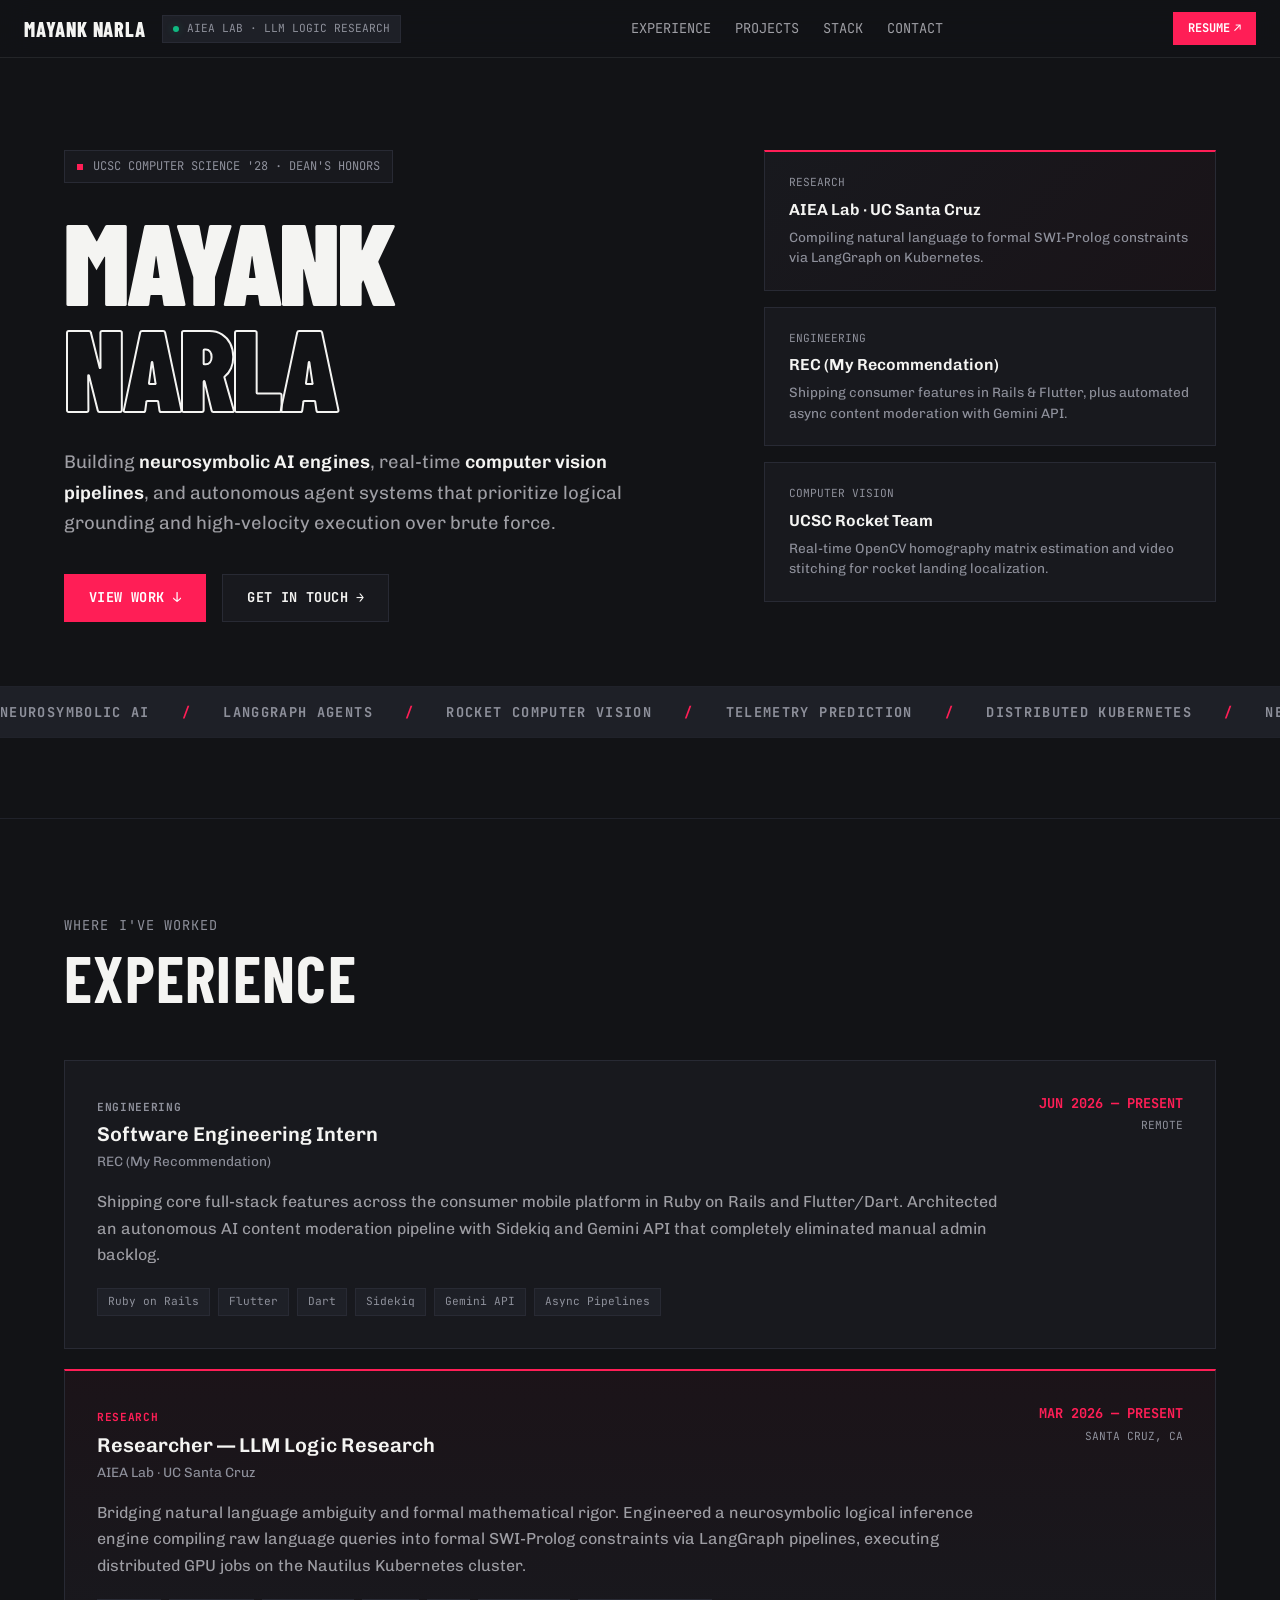
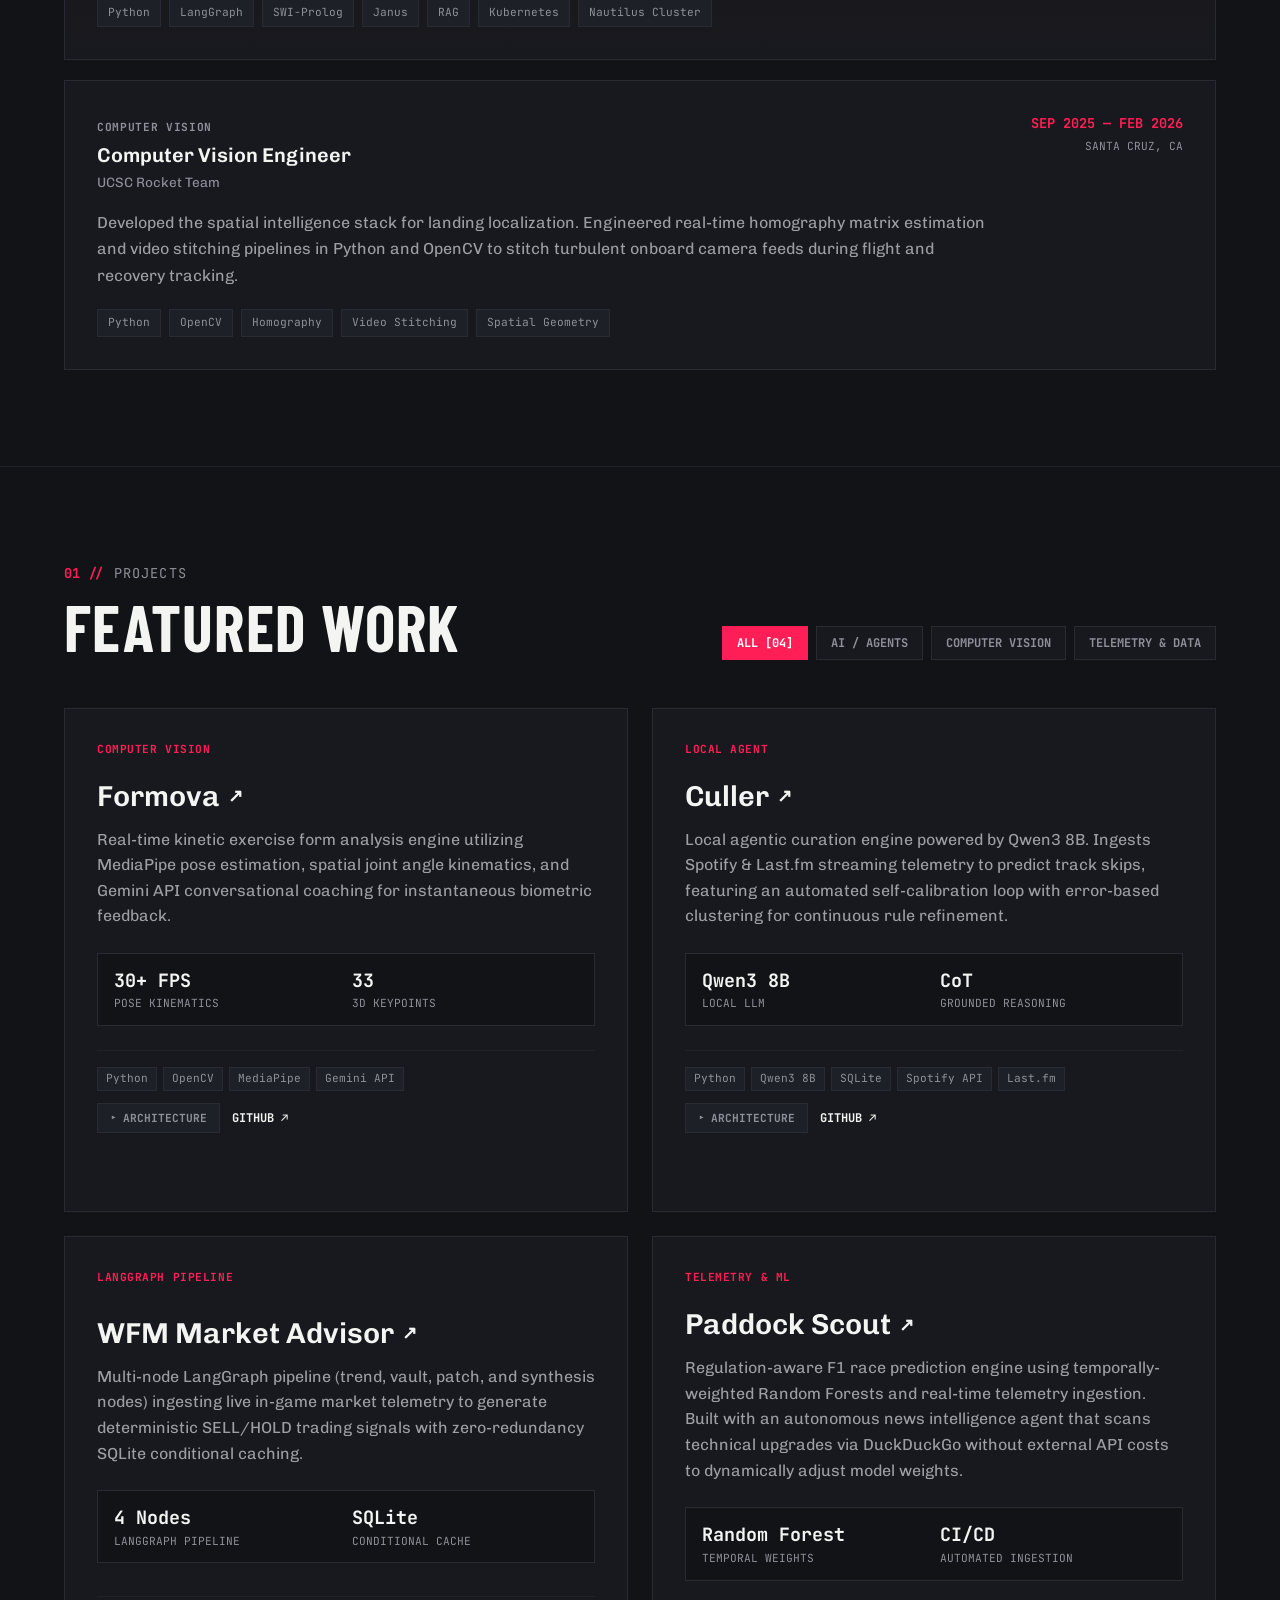
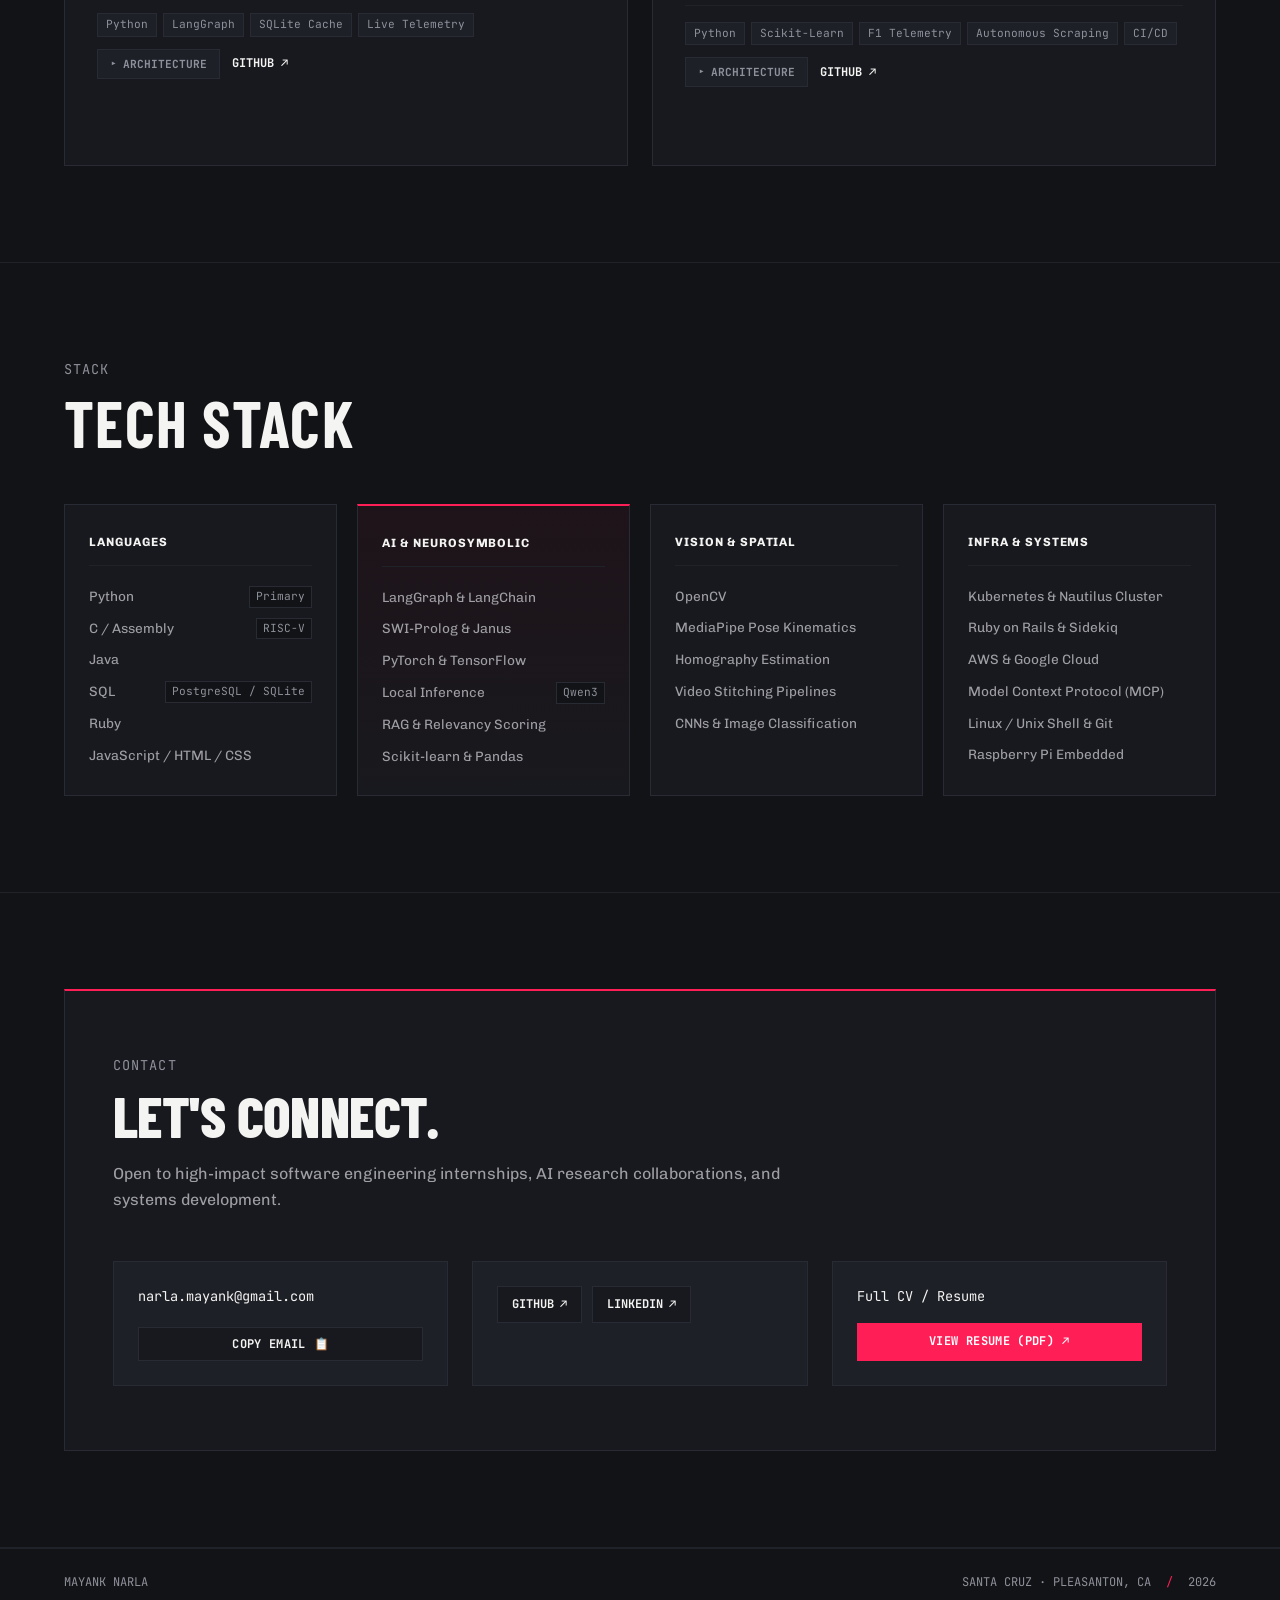
==== index.html @ 894915d7 "fix(design): revise site to eliminate vibe-coded tells, pseudo-metrics, and mission-control jargon" ====
<!DOCTYPE html>
<html lang="en">
<head>
  <meta charset="UTF-8">
  <meta name="viewport" content="width=device-width, initial-scale=1.0">
  <title>Mayank Narla — Neurosymbolic AI, Computer Vision & Systems</title>
  <meta name="description" content="Personal portfolio and resume of Mayank Narla. UC Santa Cruz Computer Science researcher building neurosymbolic AI, computer vision pipelines, and real-time data systems.">
  <meta name="theme-color" content="#121316">
  
  <!-- OpenGraph / Social -->
  <meta property="og:type" content="website">
  <meta property="og:title" content="Mayank Narla — AI & Systems Engineer">
  <meta property="og:description" content="Neurosymbolic AI, Computer Vision pipelines, and distributed data systems. UC Santa Cruz Computer Science.">
  
  <!-- Google Fonts: Barlow Condensed (Display), Chivo (Body), JetBrains Mono (Telemetry) -->
  <link rel="preconnect" href="https://fonts.googleapis.com">
  <link rel="preconnect" href="https://fonts.gstatic.com" crossorigin>
  <link href="https://fonts.googleapis.com/css2?family=Barlow+Condensed:ital,wght@0,600;0,700;0,800;0,900;1,700;1,800&family=Chivo:wght@300;400;500;600;700&family=JetBrains+Mono:wght@400;500;600;700&display=swap" rel="stylesheet">
  
  <link rel="stylesheet" href="css/main.css">
</head>
<body class="telemetry-theme">
  <!-- Custom Kinetic Cursor -->
  <div id="cursor-tracker" class="cursor-tracker" aria-hidden="true">
    <span class="cursor-crosshair">•</span>
    <span class="cursor-label"></span>
  </div>

  <!-- Header HUD -->
  <header id="telemetry-hud" class="telemetry-hud">
    <div class="hud-progress-line" id="scroll-progress-line"></div>
    <div class="hud-container">
      <div class="hud-left">
        <a href="#hero" class="hud-brand" aria-label="Mayank Narla Home">
          <span class="hud-name">MAYANK NARLA</span>
        </a>
        <div class="hud-status-badge">
          <span class="status-dot"></span>
          <span class="status-text">AIEA LAB · LLM LOGIC RESEARCH</span>
        </div>
      </div>

      <nav class="hud-nav" aria-label="Main Navigation">
        <a href="#experience" class="hud-link">EXPERIENCE</a>
        <a href="#projects" class="hud-link">PROJECTS</a>
        <a href="#skills" class="hud-link">STACK</a>
        <a href="#contact" class="hud-link">CONTACT</a>
      </nav>

      <div class="hud-right">
        <a href="Mayank_Narla_Resume.pdf" target="_blank" rel="noopener noreferrer" class="hud-cta-btn" id="resume-quick-btn">
          RESUME <span class="btn-arrow">↗</span>
        </a>
      </div>
    </div>
  </header>

  <main id="main-content">
    <!-- Hero Section -->
    <section id="hero" class="section hero-section">
      <div class="container hero-grid">
        <div class="hero-main-column">
          <div class="hero-badge-tag">
            <span class="tag-accent-marker"></span>
            <span>UCSC COMPUTER SCIENCE '28 · DEAN'S HONORS</span>
          </div>

          <h1 class="hero-title">
            <span class="title-line">MAYANK</span>
            <span class="title-line highlight-stroke">NARLA</span>
          </h1>

          <p class="hero-statement">
            Building <strong>neurosymbolic AI engines</strong>, real-time <strong>computer vision pipelines</strong>, and autonomous agent systems that prioritize logical grounding and high-velocity execution over brute force.
          </p>

          <div class="hero-actions">
            <a href="#projects" class="btn btn-primary">
              VIEW WORK <span class="btn-arrow">↓</span>
            </a>
            <a href="#contact" class="btn btn-secondary">
              GET IN TOUCH <span class="btn-arrow">→</span>
            </a>
          </div>
        </div>

        <!-- Grounded Experience Highlights -->
        <div class="hero-metrics-column">
          <div class="metric-card metric-primary">
            <div class="metric-header">
              <span class="metric-tag">RESEARCH</span>
            </div>
            <div class="metric-focus-title">AIEA Lab · UC Santa Cruz</div>
            <div class="metric-footer">Compiling natural language to formal SWI-Prolog constraints via LangGraph on Kubernetes.</div>
          </div>

          <div class="metric-card">
            <div class="metric-header">
              <span class="metric-tag">ENGINEERING</span>
            </div>
            <div class="metric-focus-title">REC (My Recommendation)</div>
            <div class="metric-footer">Shipping consumer features in Rails & Flutter, plus automated async content moderation with Gemini API.</div>
          </div>

          <div class="metric-card">
            <div class="metric-header">
              <span class="metric-tag">COMPUTER VISION</span>
            </div>
            <div class="metric-focus-title">UCSC Rocket Team</div>
            <div class="metric-footer">Real-time OpenCV homography matrix estimation and video stitching for rocket landing localization.</div>
          </div>
        </div>
      </div>

      <!-- Ticker Band -->
      <div class="hero-ticker-band" aria-hidden="true">
        <div class="ticker-track">
          <span>NEUROSYMBOLIC AI</span>
          <span class="ticker-dot">/</span>
          <span>LANGGRAPH AGENTS</span>
          <span class="ticker-dot">/</span>
          <span>ROCKET COMPUTER VISION</span>
          <span class="ticker-dot">/</span>
          <span>TELEMETRY PREDICTION</span>
          <span class="ticker-dot">/</span>
          <span>DISTRIBUTED KUBERNETES</span>
          <span class="ticker-dot">/</span>
          <span>NEUROSYMBOLIC AI</span>
          <span class="ticker-dot">/</span>
          <span>LANGGRAPH AGENTS</span>
          <span class="ticker-dot">/</span>
          <span>ROCKET COMPUTER VISION</span>
          <span class="ticker-dot">/</span>
          <span>TELEMETRY PREDICTION</span>
          <span class="ticker-dot">/</span>
        </div>
      </div>
    </section>

    <!-- Experience Section -->
    <section id="experience" class="section experience-section">
      <div class="container">
        <div class="section-header">
          <div class="section-meta">
            <span class="section-category">WHERE I'VE WORKED</span>
          </div>
          <h2 class="section-title">EXPERIENCE</h2>
        </div>

        <div class="experience-list">
          <!-- Item 1: REC -->
          <article class="exp-card">
            <div class="exp-header">
              <div class="exp-role-wrap">
                <span class="exp-tag">ENGINEERING</span>
                <h3 class="exp-role">Software Engineering Intern</h3>
                <div class="exp-company">REC (My Recommendation)</div>
              </div>
              <div class="exp-period">
                <span class="exp-date">JUN 2026 — PRESENT</span>
                <span class="exp-loc">REMOTE</span>
              </div>
            </div>
            <div class="exp-body">
              <p class="exp-human-summary">
                Shipping core full-stack features across the consumer mobile platform in Ruby on Rails and Flutter/Dart. Architected an autonomous AI content moderation pipeline with Sidekiq and Gemini API that completely eliminated manual admin backlog.
              </p>
              <div class="exp-stack">
                <span class="stack-badge">Ruby on Rails</span>
                <span class="stack-badge">Flutter</span>
                <span class="stack-badge">Dart</span>
                <span class="stack-badge">Sidekiq</span>
                <span class="stack-badge">Gemini API</span>
                <span class="stack-badge">Async Pipelines</span>
              </div>
            </div>
          </article>

          <!-- Item 2: AIEA Lab -->
          <article class="exp-card highlight-card">
            <div class="exp-header">
              <div class="exp-role-wrap">
                <span class="exp-tag accent-tag">RESEARCH</span>
                <h3 class="exp-role">Researcher — LLM Logic Research</h3>
                <div class="exp-company">AIEA Lab · UC Santa Cruz</div>
              </div>
              <div class="exp-period">
                <span class="exp-date">MAR 2026 — PRESENT</span>
                <span class="exp-loc">SANTA CRUZ, CA</span>
              </div>
            </div>
            <div class="exp-body">
              <p class="exp-human-summary">
                Bridging natural language ambiguity and formal mathematical rigor. Engineered a neurosymbolic logical inference engine compiling raw language queries into formal SWI-Prolog constraints via LangGraph pipelines, executing distributed GPU jobs on the Nautilus Kubernetes cluster.
              </p>
              <div class="exp-stack">
                <span class="stack-badge">Python</span>
                <span class="stack-badge">LangGraph</span>
                <span class="stack-badge">SWI-Prolog</span>
                <span class="stack-badge">Janus</span>
                <span class="stack-badge">RAG</span>
                <span class="stack-badge">Kubernetes</span>
                <span class="stack-badge">Nautilus Cluster</span>
              </div>
            </div>
          </article>

          <!-- Item 3: Rocket Team -->
          <article class="exp-card">
            <div class="exp-header">
              <div class="exp-role-wrap">
                <span class="exp-tag">COMPUTER VISION</span>
                <h3 class="exp-role">Computer Vision Engineer</h3>
                <div class="exp-company">UCSC Rocket Team</div>
              </div>
              <div class="exp-period">
                <span class="exp-date">SEP 2025 — FEB 2026</span>
                <span class="exp-loc">SANTA CRUZ, CA</span>
              </div>
            </div>
            <div class="exp-body">
              <p class="exp-human-summary">
                Developed the spatial intelligence stack for landing localization. Engineered real-time homography matrix estimation and video stitching pipelines in Python and OpenCV to stitch turbulent onboard camera feeds during flight and recovery tracking.
              </p>
              <div class="exp-stack">
                <span class="stack-badge">Python</span>
                <span class="stack-badge">OpenCV</span>
                <span class="stack-badge">Homography</span>
                <span class="stack-badge">Video Stitching</span>
                <span class="stack-badge">Spatial Geometry</span>
              </div>
            </div>
          </article>
        </div>
      </div>
    </section>

    <!-- Selected Projects Section (The ONE section with 01 // numbering) -->
    <section id="projects" class="section projects-section">
      <div class="container">
        <div class="section-header-split">
          <div>
            <div class="section-meta">
              <span class="section-index">01 //</span>
              <span class="section-category">PROJECTS</span>
            </div>
            <h2 class="section-title">FEATURED WORK</h2>
          </div>

          <!-- Filter Switcher -->
          <div class="project-filter-group" role="tablist" aria-label="Filter Projects">
            <button class="filter-btn active" data-filter="all">ALL [04]</button>
            <button class="filter-btn" data-filter="ai">AI / AGENTS</button>
            <button class="filter-btn" data-filter="vision">COMPUTER VISION</button>
            <button class="filter-btn" data-filter="telemetry">TELEMETRY & DATA</button>
          </div>
        </div>

        <div class="projects-grid" id="projects-grid">
          <!-- Project 01: Formova -->
          <article class="project-card" data-category="vision ai">
            <div class="project-card-header">
              <div class="project-num-tag">COMPUTER VISION</div>
            </div>
            <div class="project-body">
              <h3 class="project-title">
                <a href="https://github.com/mnarla/formova" target="_blank" rel="noopener noreferrer" class="project-link">
                  Formova <span class="card-arrow">↗</span>
                </a>
              </h3>
              <p class="project-desc">
                Real-time kinetic exercise form analysis engine utilizing MediaPipe pose estimation, spatial joint angle kinematics, and Gemini API conversational coaching for instantaneous biometric feedback.
              </p>
              <div class="project-metrics-row">
                <div class="p-metric">
                  <span class="p-metric-val">30+ FPS</span>
                  <span class="p-metric-lbl">Pose Kinematics</span>
                </div>
                <div class="p-metric">
                  <span class="p-metric-val">33</span>
                  <span class="p-metric-lbl">3D Keypoints</span>
                </div>
              </div>
            </div>
            <div class="project-footer">
              <div class="project-tech-pills">
                <span>Python</span>
                <span>OpenCV</span>
                <span>MediaPipe</span>
                <span>Gemini API</span>
              </div>
              <div class="project-actions-row">
                <button class="arch-toggle-btn" aria-expanded="false" data-target="arch-formova" aria-controls="arch-formova">
                  <span class="arch-toggle-indicator">▸</span> ARCHITECTURE
                </button>
                <a href="https://github.com/mnarla/formova" target="_blank" rel="noopener noreferrer" class="project-ext-btn" aria-label="View Formova on GitHub">
                  GITHUB ↗
                </a>
              </div>
            </div>
            <div id="arch-formova" class="arch-drawer" aria-hidden="true">
              <div class="arch-diagram-wrap">
                <div class="arch-header-meta">
                  <span>PIPELINE // SPATIAL ESTIMATION</span>
                  <span class="arch-pipeline-badge">REAL-TIME KINEMATICS</span>
                </div>
                <svg class="arch-diagram-svg" viewBox="0 0 520 70" fill="none" xmlns="http://www.w3.org/2000/svg" role="img" aria-label="Formova Architecture Diagram">
                  <rect x="5" y="15" width="105" height="40" fill="#18191E" stroke="#282A34" stroke-width="1"/>
                  <text x="57" y="33" fill="#F4F4F2" font-family="JetBrains Mono, monospace" font-size="9" font-weight="600" text-anchor="middle">VIDEO STREAM</text>
                  <text x="57" y="45" fill="#8E909B" font-family="JetBrains Mono, monospace" font-size="8" text-anchor="middle">30+ FPS Input</text>

                  <path d="M110 35 H132" stroke="#FF1E56" stroke-width="1.5" stroke-dasharray="2 2"/>
                  <polygon points="132,32 137,35 132,38" fill="#FF1E56"/>

                  <rect x="137" y="15" width="115" height="40" fill="#18191E" stroke="#282A34" stroke-width="1"/>
                  <text x="194" y="33" fill="#F4F4F2" font-family="JetBrains Mono, monospace" font-size="9" font-weight="600" text-anchor="middle">MEDIAPIPE POSE</text>
                  <text x="194" y="45" fill="#8E909B" font-family="JetBrains Mono, monospace" font-size="8" text-anchor="middle">33-Joint 3D Mesh</text>

                  <path d="M252 35 H274" stroke="#FF1E56" stroke-width="1.5" stroke-dasharray="2 2"/>
                  <polygon points="274,32 279,35 274,38" fill="#FF1E56"/>

                  <rect x="279" y="15" width="115" height="40" fill="#18191E" stroke="#282A34" stroke-width="1"/>
                  <text x="336" y="33" fill="#F4F4F2" font-family="JetBrains Mono, monospace" font-size="9" font-weight="600" text-anchor="middle">KINEMATIC MATH</text>
                  <text x="336" y="45" fill="#8E909B" font-family="JetBrains Mono, monospace" font-size="8" text-anchor="middle">Vector Joint Angles</text>

                  <path d="M394 35 H416" stroke="#FF1E56" stroke-width="1.5" stroke-dasharray="2 2"/>
                  <polygon points="416,32 421,35 416,38" fill="#FF1E56"/>

                  <rect x="421" y="15" width="94" height="40" fill="#18191E" stroke="#10B981" stroke-width="1"/>
                  <text x="468" y="33" fill="#10B981" font-family="JetBrains Mono, monospace" font-size="9" font-weight="700" text-anchor="middle">GEMINI API</text>
                  <text x="468" y="45" fill="#8E909B" font-family="JetBrains Mono, monospace" font-size="8" text-anchor="middle">Instant Feedback</text>
                </svg>
              </div>
            </div>
          </article>

          <!-- Project 02: Culler -->
          <article class="project-card" data-category="ai">
            <div class="project-card-header">
              <div class="project-num-tag">LOCAL AGENT</div>
            </div>
            <div class="project-body">
              <h3 class="project-title">
                <a href="https://github.com/mnarla/culler" target="_blank" rel="noopener noreferrer" class="project-link">
                  Culler <span class="card-arrow">↗</span>
                </a>
              </h3>
              <p class="project-desc">
                Local agentic curation engine powered by Qwen3 8B. Ingests Spotify & Last.fm streaming telemetry to predict track skips, featuring an automated self-calibration loop with error-based clustering for continuous rule refinement.
              </p>
              <div class="project-metrics-row">
                <div class="p-metric">
                  <span class="p-metric-val">Qwen3 8B</span>
                  <span class="p-metric-lbl">Local LLM</span>
                </div>
                <div class="p-metric">
                  <span class="p-metric-val">CoT</span>
                  <span class="p-metric-lbl">Grounded Reasoning</span>
                </div>
              </div>
            </div>
            <div class="project-footer">
              <div class="project-tech-pills">
                <span>Python</span>
                <span>Qwen3 8B</span>
                <span>SQLite</span>
                <span>Spotify API</span>
                <span>Last.fm</span>
              </div>
              <div class="project-actions-row">
                <button class="arch-toggle-btn" aria-expanded="false" data-target="arch-culler" aria-controls="arch-culler">
                  <span class="arch-toggle-indicator">▸</span> ARCHITECTURE
                </button>
                <a href="https://github.com/mnarla/culler" target="_blank" rel="noopener noreferrer" class="project-ext-btn" aria-label="View Culler on GitHub">
                  GITHUB ↗
                </a>
              </div>
            </div>
            <div id="arch-culler" class="arch-drawer" aria-hidden="true">
              <div class="arch-diagram-wrap">
                <div class="arch-header-meta">
                  <span>PIPELINE // SELF-CALIBRATING AGENT</span>
                  <span class="arch-pipeline-badge">LOCAL 8B INFERENCE</span>
                </div>
                <svg class="arch-diagram-svg" viewBox="0 0 520 70" fill="none" xmlns="http://www.w3.org/2000/svg" role="img" aria-label="Culler Architecture Diagram">
                  <rect x="5" y="15" width="105" height="40" fill="#18191E" stroke="#282A34" stroke-width="1"/>
                  <text x="57" y="33" fill="#F4F4F2" font-family="JetBrains Mono, monospace" font-size="9" font-weight="600" text-anchor="middle">STREAM TELEMETRY</text>
                  <text x="57" y="45" fill="#8E909B" font-family="JetBrains Mono, monospace" font-size="8" text-anchor="middle">Spotify & Last.fm</text>

                  <path d="M110 35 H132" stroke="#FF1E56" stroke-width="1.5" stroke-dasharray="2 2"/>
                  <polygon points="132,32 137,35 132,38" fill="#FF1E56"/>

                  <rect x="137" y="15" width="115" height="40" fill="#18191E" stroke="#282A34" stroke-width="1"/>
                  <text x="194" y="33" fill="#F4F4F2" font-family="JetBrains Mono, monospace" font-size="9" font-weight="600" text-anchor="middle">SQLITE RULE STORE</text>
                  <text x="194" y="45" fill="#8E909B" font-family="JetBrains Mono, monospace" font-size="8" text-anchor="middle">Audit Track History</text>

                  <path d="M252 35 H274" stroke="#FF1E56" stroke-width="1.5" stroke-dasharray="2 2"/>
                  <polygon points="274,32 279,35 274,38" fill="#FF1E56"/>

                  <rect x="279" y="15" width="115" height="40" fill="#18191E" stroke="#282A34" stroke-width="1"/>
                  <text x="336" y="33" fill="#F4F4F2" font-family="JetBrains Mono, monospace" font-size="9" font-weight="600" text-anchor="middle">QWEN3 8B (CoT)</text>
                  <text x="336" y="45" fill="#8E909B" font-family="JetBrains Mono, monospace" font-size="8" text-anchor="middle">Chain-of-Thought</text>

                  <path d="M394 35 H416" stroke="#FF1E56" stroke-width="1.5" stroke-dasharray="2 2"/>
                  <polygon points="416,32 421,35 416,38" fill="#FF1E56"/>

                  <rect x="421" y="15" width="94" height="40" fill="#18191E" stroke="#10B981" stroke-width="1"/>
                  <text x="468" y="33" fill="#10B981" font-family="JetBrains Mono, monospace" font-size="9" font-weight="700" text-anchor="middle">CALIBRATION</text>
                  <text x="468" y="45" fill="#8E909B" font-family="JetBrains Mono, monospace" font-size="8" text-anchor="middle">Cluster Feedback</text>
                </svg>
              </div>
            </div>
          </article>

          <!-- Project 03: WFM Sell-Timing Advisor -->
          <article class="project-card" data-category="ai telemetry">
            <div class="project-card-header">
              <div class="project-num-tag">LANGGRAPH PIPELINE</div>
            </div>
            <div class="project-body">
              <h3 class="project-title">
                <a href="https://github.com/mnarla/wfmarket-advisor" target="_blank" rel="noopener noreferrer" class="project-link">
                  WFM Market Advisor <span class="card-arrow">↗</span>
                </a>
              </h3>
              <p class="project-desc">
                Multi-node LangGraph pipeline (trend, vault, patch, and synthesis nodes) ingesting live in-game market telemetry to generate deterministic SELL/HOLD trading signals with zero-redundancy SQLite conditional caching.
              </p>
              <div class="project-metrics-row">
                <div class="p-metric">
                  <span class="p-metric-val">4 Nodes</span>
                  <span class="p-metric-lbl">LangGraph Pipeline</span>
                </div>
                <div class="p-metric">
                  <span class="p-metric-val">SQLite</span>
                  <span class="p-metric-lbl">Conditional Cache</span>
                </div>
              </div>
            </div>
            <div class="project-footer">
              <div class="project-tech-pills">
                <span>Python</span>
                <span>LangGraph</span>
                <span>SQLite Cache</span>
                <span>Live Telemetry</span>
              </div>
              <div class="project-actions-row">
                <button class="arch-toggle-btn" aria-expanded="false" data-target="arch-wfm" aria-controls="arch-wfm">
                  <span class="arch-toggle-indicator">▸</span> ARCHITECTURE
                </button>
                <a href="https://github.com/mnarla/wfmarket-advisor" target="_blank" rel="noopener noreferrer" class="project-ext-btn" aria-label="View WFM Advisor on GitHub">
                  GITHUB ↗
                </a>
              </div>
            </div>
            <div id="arch-wfm" class="arch-drawer" aria-hidden="true">
              <div class="arch-diagram-wrap">
                <div class="arch-header-meta">
                  <span>PIPELINE // MULTI-NODE LANGGRAPH</span>
                  <span class="arch-pipeline-badge">CACHED INGESTION</span>
                </div>
                <svg class="arch-diagram-svg" viewBox="0 0 520 70" fill="none" xmlns="http://www.w3.org/2000/svg" role="img" aria-label="WFM Advisor Architecture Diagram">
                  <rect x="5" y="15" width="105" height="40" fill="#18191E" stroke="#282A34" stroke-width="1"/>
                  <text x="57" y="33" fill="#F4F4F2" font-family="JetBrains Mono, monospace" font-size="9" font-weight="600" text-anchor="middle">MARKET API</text>
                  <text x="57" y="45" fill="#8E909B" font-family="JetBrains Mono, monospace" font-size="8" text-anchor="middle">Live In-Game Data</text>

                  <path d="M110 35 H132" stroke="#FF1E56" stroke-width="1.5" stroke-dasharray="2 2"/>
                  <polygon points="132,32 137,35 132,38" fill="#FF1E56"/>

                  <rect x="137" y="15" width="115" height="40" fill="#18191E" stroke="#282A34" stroke-width="1"/>
                  <text x="194" y="33" fill="#F4F4F2" font-family="JetBrains Mono, monospace" font-size="9" font-weight="600" text-anchor="middle">SQLITE CACHE</text>
                  <text x="194" y="45" fill="#8E909B" font-family="JetBrains Mono, monospace" font-size="8" text-anchor="middle">Conditional Tracking</text>

                  <path d="M252 35 H274" stroke="#FF1E56" stroke-width="1.5" stroke-dasharray="2 2"/>
                  <polygon points="274,32 279,35 274,38" fill="#FF1E56"/>

                  <rect x="279" y="15" width="115" height="40" fill="#18191E" stroke="#282A34" stroke-width="1"/>
                  <text x="336" y="33" fill="#F4F4F2" font-family="JetBrains Mono, monospace" font-size="9" font-weight="600" text-anchor="middle">LANGGRAPH</text>
                  <text x="336" y="45" fill="#8E909B" font-family="JetBrains Mono, monospace" font-size="8" text-anchor="middle">Trend·Vault·Patch</text>

                  <path d="M394 35 H416" stroke="#FF1E56" stroke-width="1.5" stroke-dasharray="2 2"/>
                  <polygon points="416,32 421,35 416,38" fill="#FF1E56"/>

                  <rect x="421" y="15" width="94" height="40" fill="#18191E" stroke="#10B981" stroke-width="1"/>
                  <text x="468" y="33" fill="#10B981" font-family="JetBrains Mono, monospace" font-size="9" font-weight="700" text-anchor="middle">SYNTHESIS</text>
                  <text x="468" y="45" fill="#8E909B" font-family="JetBrains Mono, monospace" font-size="8" text-anchor="middle">SELL / HOLD Signal</text>
                </svg>
              </div>
            </div>
          </article>

          <!-- Project 04: Paddock Scout -->
          <article class="project-card" data-category="telemetry ai">
            <div class="project-card-header">
              <div class="project-num-tag">TELEMETRY & ML</div>
            </div>
            <div class="project-body">
              <h3 class="project-title">
                <a href="https://github.com/mnarla/Paddock-Scout" target="_blank" rel="noopener noreferrer" class="project-link">
                  Paddock Scout <span class="card-arrow">↗</span>
                </a>
              </h3>
              <p class="project-desc">
                Regulation-aware F1 race prediction engine using temporally-weighted Random Forests and real-time telemetry ingestion. Built with an autonomous news intelligence agent that scans technical upgrades via DuckDuckGo without external API costs to dynamically adjust model weights.
              </p>
              <div class="project-metrics-row">
                <div class="p-metric">
                  <span class="p-metric-val">Random Forest</span>
                  <span class="p-metric-lbl">Temporal Weights</span>
                </div>
                <div class="p-metric">
                  <span class="p-metric-val">CI/CD</span>
                  <span class="p-metric-lbl">Automated Ingestion</span>
                </div>
              </div>
            </div>
            <div class="project-footer">
              <div class="project-tech-pills">
                <span>Python</span>
                <span>Scikit-Learn</span>
                <span>F1 Telemetry</span>
                <span>Autonomous Scraping</span>
                <span>CI/CD</span>
              </div>
              <div class="project-actions-row">
                <button class="arch-toggle-btn" aria-expanded="false" data-target="arch-paddock" aria-controls="arch-paddock">
                  <span class="arch-toggle-indicator">▸</span> ARCHITECTURE
                </button>
                <a href="https://github.com/mnarla/Paddock-Scout" target="_blank" rel="noopener noreferrer" class="project-ext-btn" aria-label="View Paddock Scout on GitHub">
                  GITHUB ↗
                </a>
              </div>
            </div>
            <div id="arch-paddock" class="arch-drawer" aria-hidden="true">
              <div class="arch-diagram-wrap">
                <div class="arch-header-meta">
                  <span>PIPELINE // TELEMETRY & WEB AGENT</span>
                  <span class="arch-pipeline-badge">DYNAMIC CALIBRATION</span>
                </div>
                <svg class="arch-diagram-svg" viewBox="0 0 520 70" fill="none" xmlns="http://www.w3.org/2000/svg" role="img" aria-label="Paddock Scout Architecture Diagram">
                  <rect x="5" y="15" width="105" height="40" fill="#18191E" stroke="#282A34" stroke-width="1"/>
                  <text x="57" y="33" fill="#F4F4F2" font-family="JetBrains Mono, monospace" font-size="9" font-weight="600" text-anchor="middle">TELEMETRY INGEST</text>
                  <text x="57" y="45" fill="#8E909B" font-family="JetBrains Mono, monospace" font-size="8" text-anchor="middle">CI/CD Automation</text>

                  <path d="M110 35 H132" stroke="#FF1E56" stroke-width="1.5" stroke-dasharray="2 2"/>
                  <polygon points="132,32 137,35 132,38" fill="#FF1E56"/>

                  <rect x="137" y="15" width="115" height="40" fill="#18191E" stroke="#282A34" stroke-width="1"/>
                  <text x="194" y="33" fill="#F4F4F2" font-family="JetBrains Mono, monospace" font-size="9" font-weight="600" text-anchor="middle">DDG WEB AGENT</text>
                  <text x="194" y="45" fill="#8E909B" font-family="JetBrains Mono, monospace" font-size="8" text-anchor="middle">Autonomous Scraper</text>

                  <path d="M252 35 H274" stroke="#FF1E56" stroke-width="1.5" stroke-dasharray="2 2"/>
                  <polygon points="274,32 279,35 274,38" fill="#FF1E56"/>

                  <rect x="279" y="15" width="115" height="40" fill="#18191E" stroke="#282A34" stroke-width="1"/>
                  <text x="336" y="33" fill="#F4F4F2" font-family="JetBrains Mono, monospace" font-size="9" font-weight="600" text-anchor="middle">TEMPORAL WEIGHTS</text>
                  <text x="336" y="45" fill="#8E909B" font-family="JetBrains Mono, monospace" font-size="8" text-anchor="middle">Dynamic Calibrator</text>

                  <path d="M394 35 H416" stroke="#FF1E56" stroke-width="1.5" stroke-dasharray="2 2"/>
                  <polygon points="416,32 421,35 416,38" fill="#FF1E56"/>

                  <rect x="421" y="15" width="94" height="40" fill="#18191E" stroke="#10B981" stroke-width="1"/>
                  <text x="468" y="33" fill="#10B981" font-family="JetBrains Mono, monospace" font-size="9" font-weight="700" text-anchor="middle">RANDOM FOREST</text>
                  <text x="468" y="45" fill="#8E909B" font-family="JetBrains Mono, monospace" font-size="8" text-anchor="middle">Race Predictions</text>
                </svg>
              </div>
            </div>
          </article>
        </div>
      </div>
    </section>

    <!-- Tech Stack Section -->
    <section id="skills" class="section skills-section">
      <div class="container">
        <div class="section-header">
          <div class="section-meta">
            <span class="section-category">STACK</span>
          </div>
          <h2 class="section-title">TECH STACK</h2>
        </div>

        <div class="skills-matrix-grid">
          <!-- Col 1: Core Languages -->
          <div class="matrix-card">
            <div class="matrix-card-header">
              <h3>LANGUAGES</h3>
            </div>
            <ul class="matrix-list">
              <li>Python <span class="skill-lvl">Primary</span></li>
              <li>C / Assembly <span class="skill-lvl">RISC-V</span></li>
              <li>Java</li>
              <li>SQL <span class="skill-lvl">PostgreSQL / SQLite</span></li>
              <li>Ruby</li>
              <li>JavaScript / HTML / CSS</li>
            </ul>
          </div>

          <!-- Col 2: AI, Logic & Agents -->
          <div class="matrix-card highlight-matrix">
            <div class="matrix-card-header">
              <h3>AI & NEUROSYMBOLIC</h3>
            </div>
            <ul class="matrix-list">
              <li>LangGraph & LangChain</li>
              <li>SWI-Prolog & Janus</li>
              <li>PyTorch & TensorFlow</li>
              <li>Local Inference <span class="skill-lvl">Qwen3</span></li>
              <li>RAG & Relevancy Scoring</li>
              <li>Scikit-learn & Pandas</li>
            </ul>
          </div>

          <!-- Col 3: Vision & Spatial -->
          <div class="matrix-card">
            <div class="matrix-card-header">
              <h3>VISION & SPATIAL</h3>
            </div>
            <ul class="matrix-list">
              <li>OpenCV</li>
              <li>MediaPipe Pose Kinematics</li>
              <li>Homography Estimation</li>
              <li>Video Stitching Pipelines</li>
              <li>CNNs & Image Classification</li>
            </ul>
          </div>

          <!-- Col 4: Infra & Distributed Systems -->
          <div class="matrix-card">
            <div class="matrix-card-header">
              <h3>INFRA & SYSTEMS</h3>
            </div>
            <ul class="matrix-list">
              <li>Kubernetes & Nautilus Cluster</li>
              <li>Ruby on Rails & Sidekiq</li>
              <li>AWS & Google Cloud</li>
              <li>Model Context Protocol (MCP)</li>
              <li>Linux / Unix Shell & Git</li>
              <li>Raspberry Pi Embedded</li>
            </ul>
          </div>
        </div>
      </div>
    </section>

    <!-- Contact Section -->
    <section id="contact" class="section contact-section">
      <div class="container">
        <div class="contact-box">
          <div class="contact-header">
            <div class="section-meta">
              <span class="section-category">CONTACT</span>
            </div>
            <h2 class="contact-headline">LET'S CONNECT.</h2>
            <p class="contact-sub">
              Open to high-impact software engineering internships, AI research collaborations, and systems development.
            </p>
          </div>

          <div class="contact-actions-grid">
            <div class="contact-channel-card">
              <div class="channel-value">narla.mayank@gmail.com</div>
              <button class="btn btn-secondary btn-sm" id="copy-email-btn" data-email="narla.mayank@gmail.com">
                <span id="copy-text">COPY EMAIL</span> <span class="btn-arrow">📋</span>
              </button>
            </div>

            <div class="contact-channel-card">
              <div class="channel-links">
                <a href="https://github.com/mnarla" target="_blank" rel="noopener noreferrer" class="channel-link-btn">
                  GITHUB <span>↗</span>
                </a>
                <a href="https://www.linkedin.com/in/mayank-narla-4761b4366" target="_blank" rel="noopener noreferrer" class="channel-link-btn">
                  LINKEDIN <span>↗</span>
                </a>
              </div>
            </div>

            <div class="contact-channel-card">
              <div class="channel-value">Full CV / Resume</div>
              <a href="Mayank_Narla_Resume.pdf" target="_blank" rel="noopener noreferrer" class="btn btn-primary btn-sm">
                VIEW RESUME (PDF) <span class="btn-arrow">↗</span>
              </a>
            </div>
          </div>
        </div>
      </div>
    </section>
  </main>

  <!-- Footer -->
  <footer class="hud-footer">
    <div class="container footer-content">
      <div class="footer-left">
        <span>MAYANK NARLA</span>
      </div>
      <div class="footer-right">
        <span>SANTA CRUZ · PLEASANTON, CA</span>
        <span class="footer-sep">/</span>
        <span>2026</span>
      </div>
    </div>
  </footer>

  <!-- Toast Notification -->
  <div id="toast" class="toast" role="status" aria-live="polite">Email copied to clipboard!</div>

  <script type="module" src="js/main.js"></script>
</body>
</html>
---- css/main.css ----
/* ==========================================================================
   MAIN STYLESHEET ENTRY POINT
   Aggregates modular subsystems
   ========================================================================== */

@import url('variables.css');
@import url('base.css');
@import url('hud.css');
@import url('components.css');
@import url('sections.css');
@import url('responsive.css');
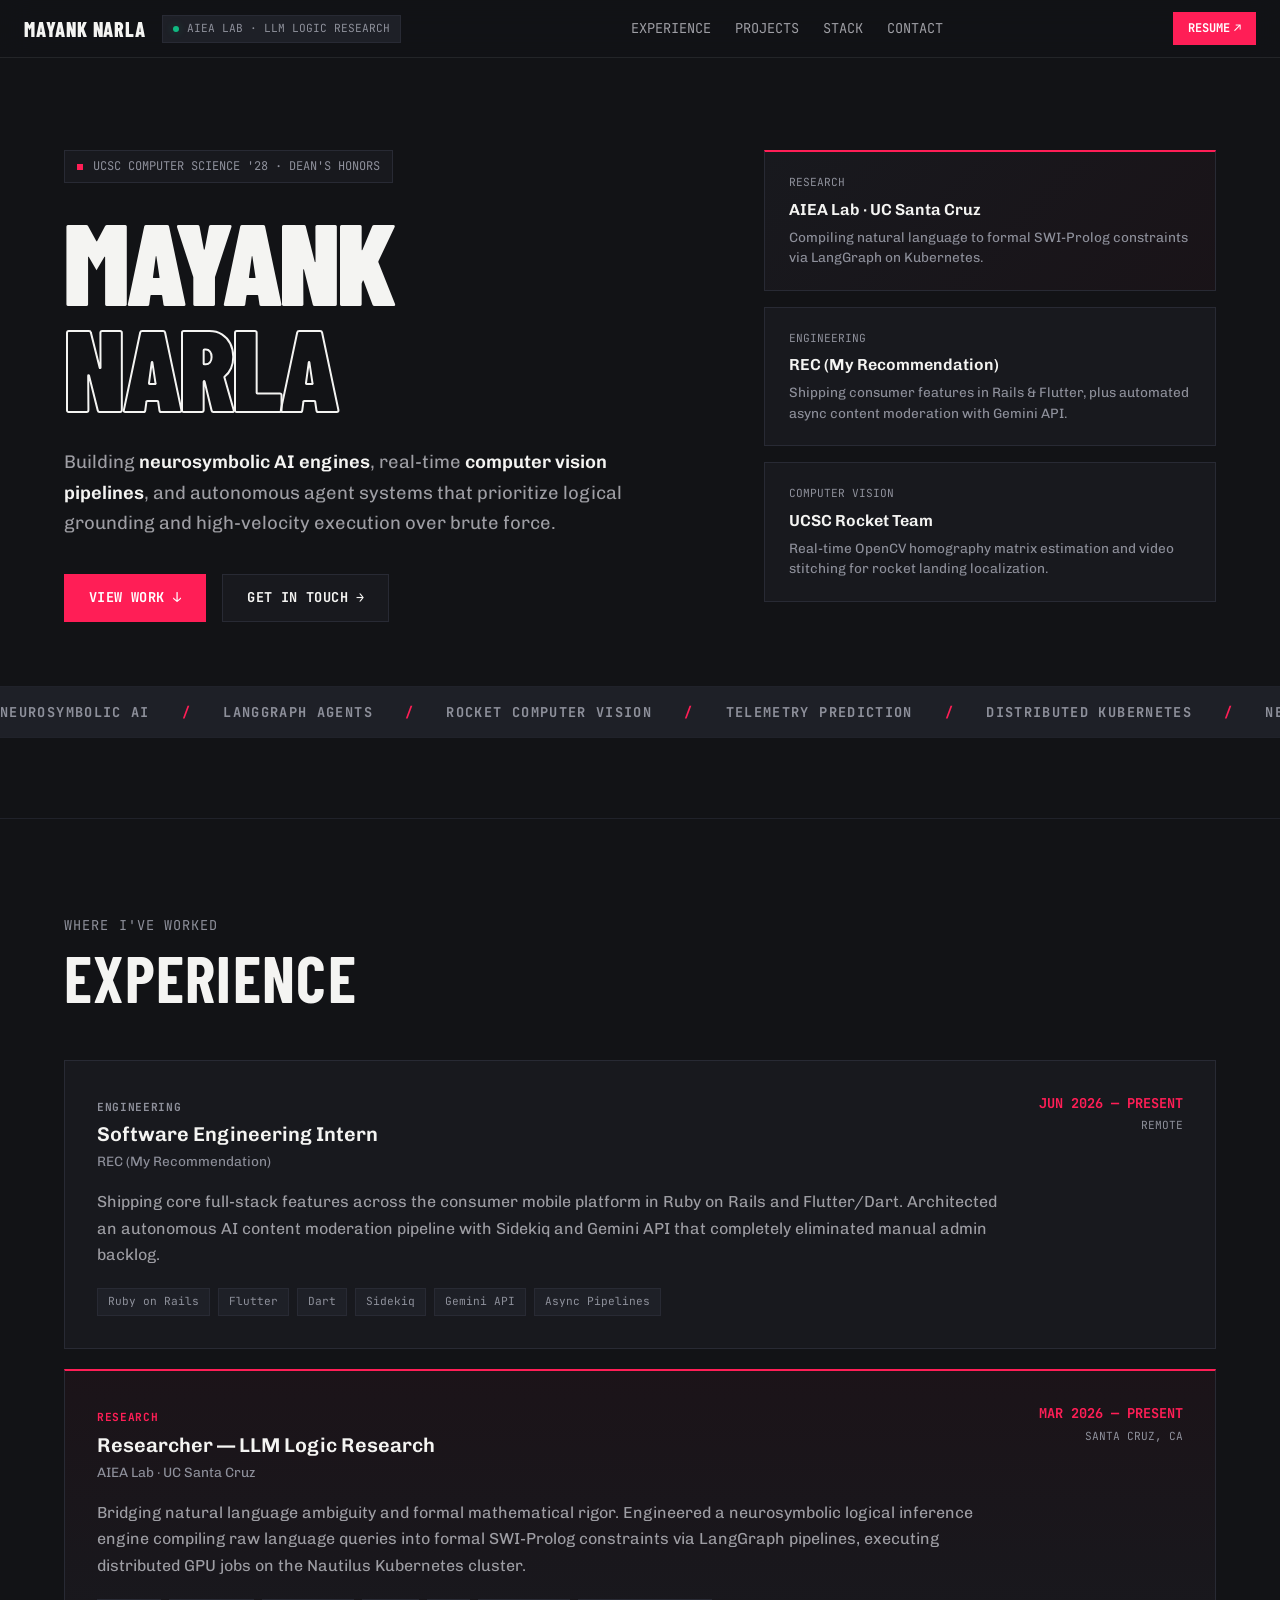
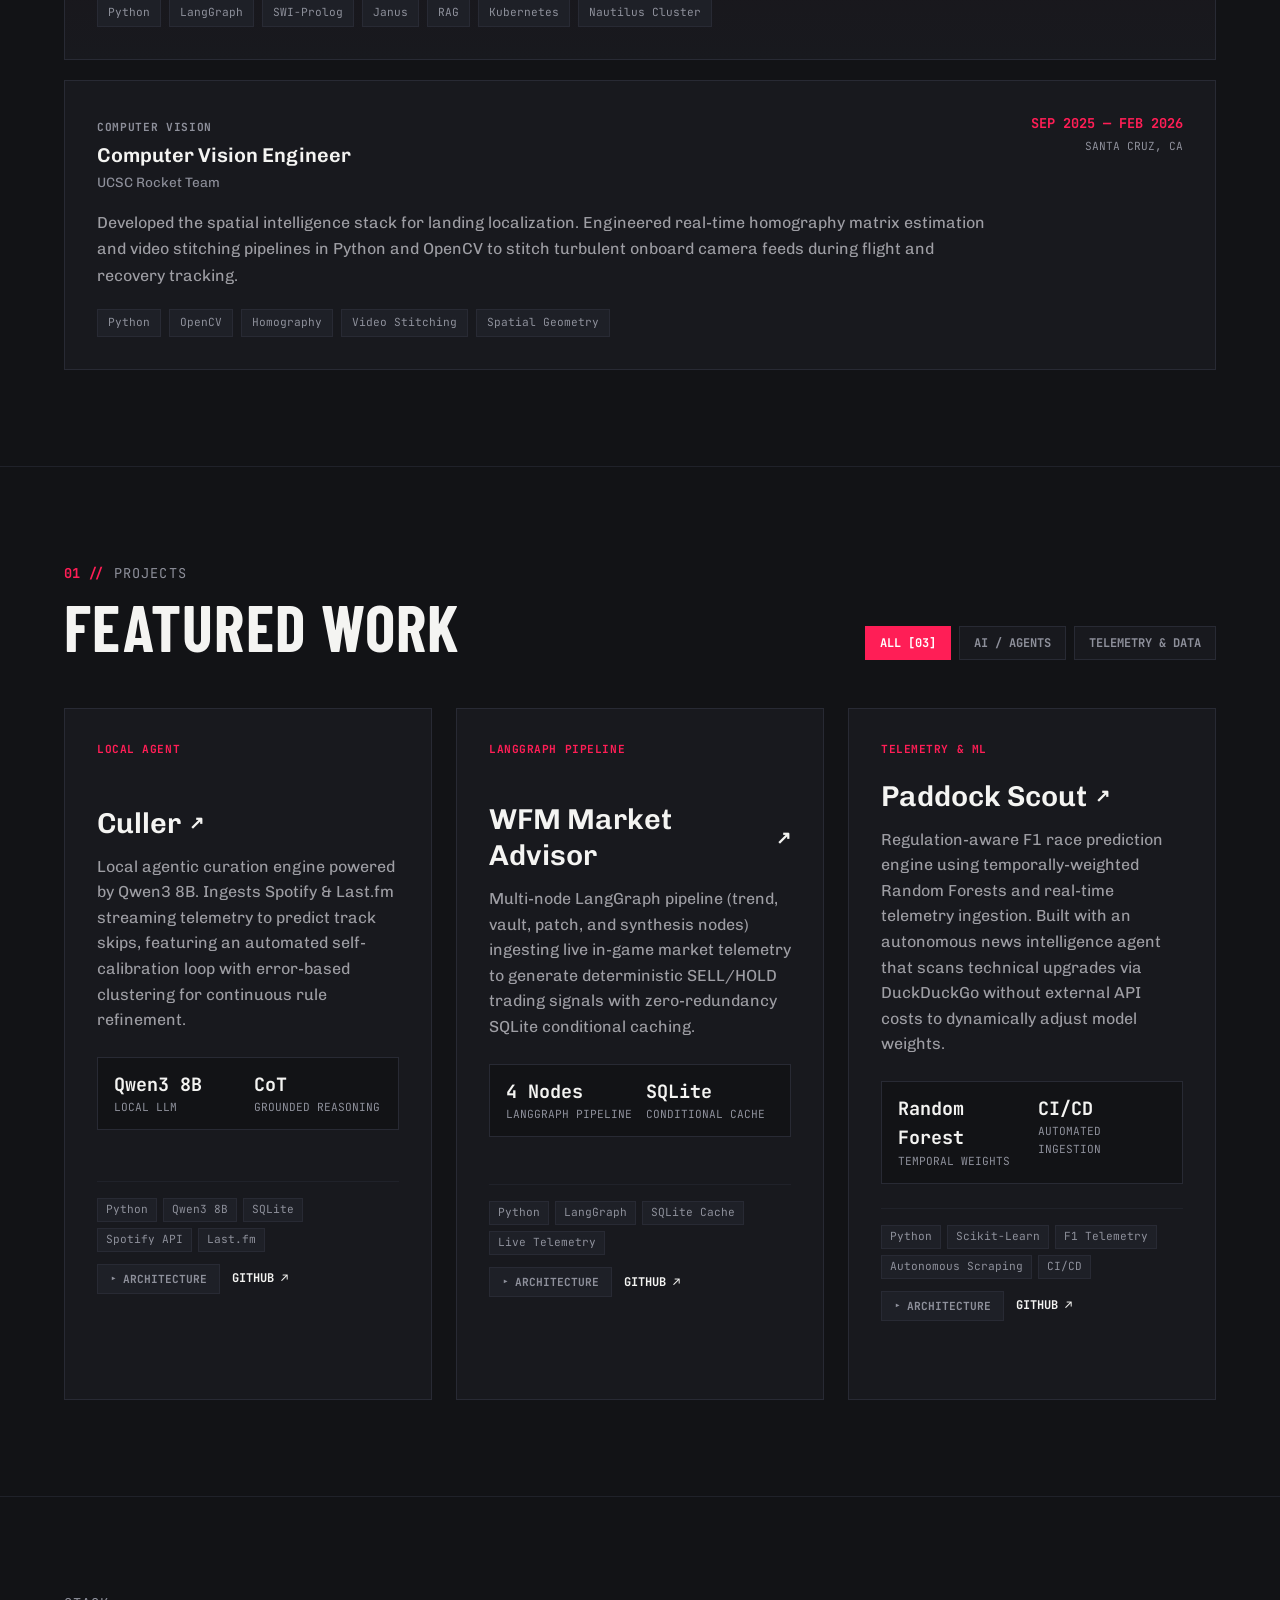
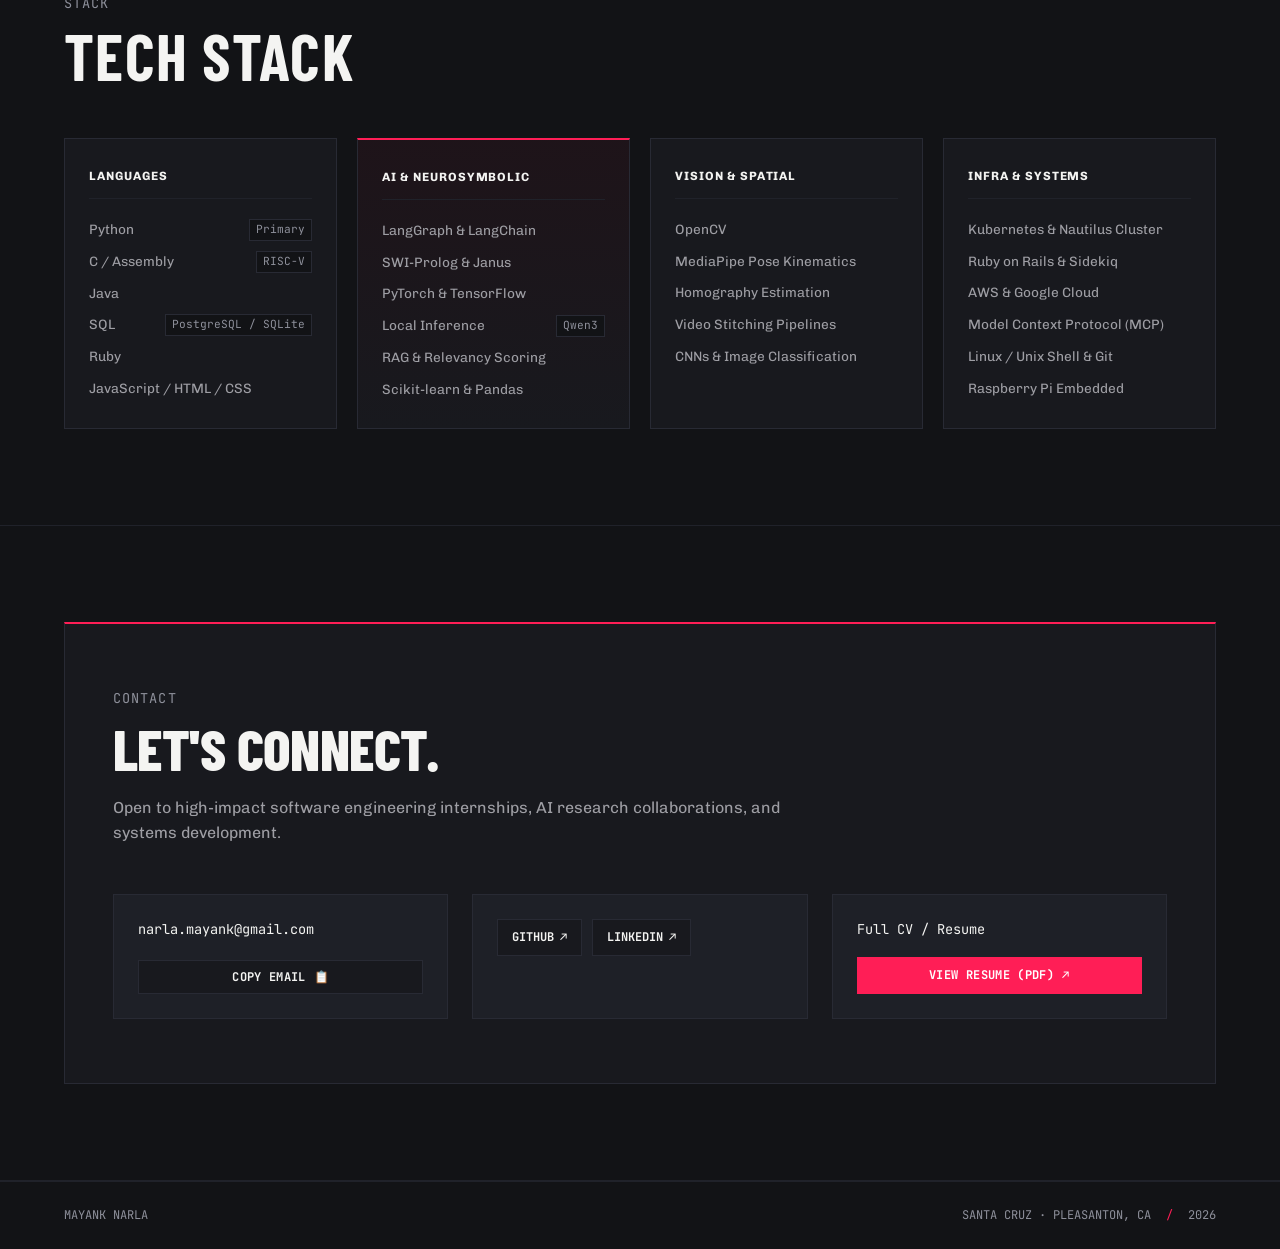
==== commit 3c4b657d: "feat(projects): remove formova and balance layout with 3 core systems in 3-column grid" ====
--- a/index.html
+++ b/index.html
@@ -249,92 +249,14 @@
 
           <!-- Filter Switcher -->
           <div class="project-filter-group" role="tablist" aria-label="Filter Projects">
-            <button class="filter-btn active" data-filter="all">ALL [04]</button>
+            <button class="filter-btn active" data-filter="all">ALL [03]</button>
             <button class="filter-btn" data-filter="ai">AI / AGENTS</button>
-            <button class="filter-btn" data-filter="vision">COMPUTER VISION</button>
             <button class="filter-btn" data-filter="telemetry">TELEMETRY & DATA</button>
           </div>
         </div>
 
         <div class="projects-grid" id="projects-grid">
-          <!-- Project 01: Formova -->
-          <article class="project-card" data-category="vision ai">
-            <div class="project-card-header">
-              <div class="project-num-tag">COMPUTER VISION</div>
-            </div>
-            <div class="project-body">
-              <h3 class="project-title">
-                <a href="https://github.com/mnarla/formova" target="_blank" rel="noopener noreferrer" class="project-link">
-                  Formova <span class="card-arrow">↗</span>
-                </a>
-              </h3>
-              <p class="project-desc">
-                Real-time kinetic exercise form analysis engine utilizing MediaPipe pose estimation, spatial joint angle kinematics, and Gemini API conversational coaching for instantaneous biometric feedback.
-              </p>
-              <div class="project-metrics-row">
-                <div class="p-metric">
-                  <span class="p-metric-val">30+ FPS</span>
-                  <span class="p-metric-lbl">Pose Kinematics</span>
-                </div>
-                <div class="p-metric">
-                  <span class="p-metric-val">33</span>
-                  <span class="p-metric-lbl">3D Keypoints</span>
-                </div>
-              </div>
-            </div>
-            <div class="project-footer">
-              <div class="project-tech-pills">
-                <span>Python</span>
-                <span>OpenCV</span>
-                <span>MediaPipe</span>
-                <span>Gemini API</span>
-              </div>
-              <div class="project-actions-row">
-                <button class="arch-toggle-btn" aria-expanded="false" data-target="arch-formova" aria-controls="arch-formova">
-                  <span class="arch-toggle-indicator">▸</span> ARCHITECTURE
-                </button>
-                <a href="https://github.com/mnarla/formova" target="_blank" rel="noopener noreferrer" class="project-ext-btn" aria-label="View Formova on GitHub">
-                  GITHUB ↗
-                </a>
-              </div>
-            </div>
-            <div id="arch-formova" class="arch-drawer" aria-hidden="true">
-              <div class="arch-diagram-wrap">
-                <div class="arch-header-meta">
-                  <span>PIPELINE // SPATIAL ESTIMATION</span>
-                  <span class="arch-pipeline-badge">REAL-TIME KINEMATICS</span>
-                </div>
-                <svg class="arch-diagram-svg" viewBox="0 0 520 70" fill="none" xmlns="http://www.w3.org/2000/svg" role="img" aria-label="Formova Architecture Diagram">
-                  <rect x="5" y="15" width="105" height="40" fill="#18191E" stroke="#282A34" stroke-width="1"/>
-                  <text x="57" y="33" fill="#F4F4F2" font-family="JetBrains Mono, monospace" font-size="9" font-weight="600" text-anchor="middle">VIDEO STREAM</text>
-                  <text x="57" y="45" fill="#8E909B" font-family="JetBrains Mono, monospace" font-size="8" text-anchor="middle">30+ FPS Input</text>
-
-                  <path d="M110 35 H132" stroke="#FF1E56" stroke-width="1.5" stroke-dasharray="2 2"/>
-                  <polygon points="132,32 137,35 132,38" fill="#FF1E56"/>
-
-                  <rect x="137" y="15" width="115" height="40" fill="#18191E" stroke="#282A34" stroke-width="1"/>
-                  <text x="194" y="33" fill="#F4F4F2" font-family="JetBrains Mono, monospace" font-size="9" font-weight="600" text-anchor="middle">MEDIAPIPE POSE</text>
-                  <text x="194" y="45" fill="#8E909B" font-family="JetBrains Mono, monospace" font-size="8" text-anchor="middle">33-Joint 3D Mesh</text>
-
-                  <path d="M252 35 H274" stroke="#FF1E56" stroke-width="1.5" stroke-dasharray="2 2"/>
-                  <polygon points="274,32 279,35 274,38" fill="#FF1E56"/>
-
-                  <rect x="279" y="15" width="115" height="40" fill="#18191E" stroke="#282A34" stroke-width="1"/>
-                  <text x="336" y="33" fill="#F4F4F2" font-family="JetBrains Mono, monospace" font-size="9" font-weight="600" text-anchor="middle">KINEMATIC MATH</text>
-                  <text x="336" y="45" fill="#8E909B" font-family="JetBrains Mono, monospace" font-size="8" text-anchor="middle">Vector Joint Angles</text>
-
-                  <path d="M394 35 H416" stroke="#FF1E56" stroke-width="1.5" stroke-dasharray="2 2"/>
-                  <polygon points="416,32 421,35 416,38" fill="#FF1E56"/>
-
-                  <rect x="421" y="15" width="94" height="40" fill="#18191E" stroke="#10B981" stroke-width="1"/>
-                  <text x="468" y="33" fill="#10B981" font-family="JetBrains Mono, monospace" font-size="9" font-weight="700" text-anchor="middle">GEMINI API</text>
-                  <text x="468" y="45" fill="#8E909B" font-family="JetBrains Mono, monospace" font-size="8" text-anchor="middle">Instant Feedback</text>
-                </svg>
-              </div>
-            </div>
-          </article>
-
-          <!-- Project 02: Culler -->
+          <!-- Project 01: Culler -->
           <article class="project-card" data-category="ai">
             <div class="project-card-header">
               <div class="project-num-tag">LOCAL AGENT</div>
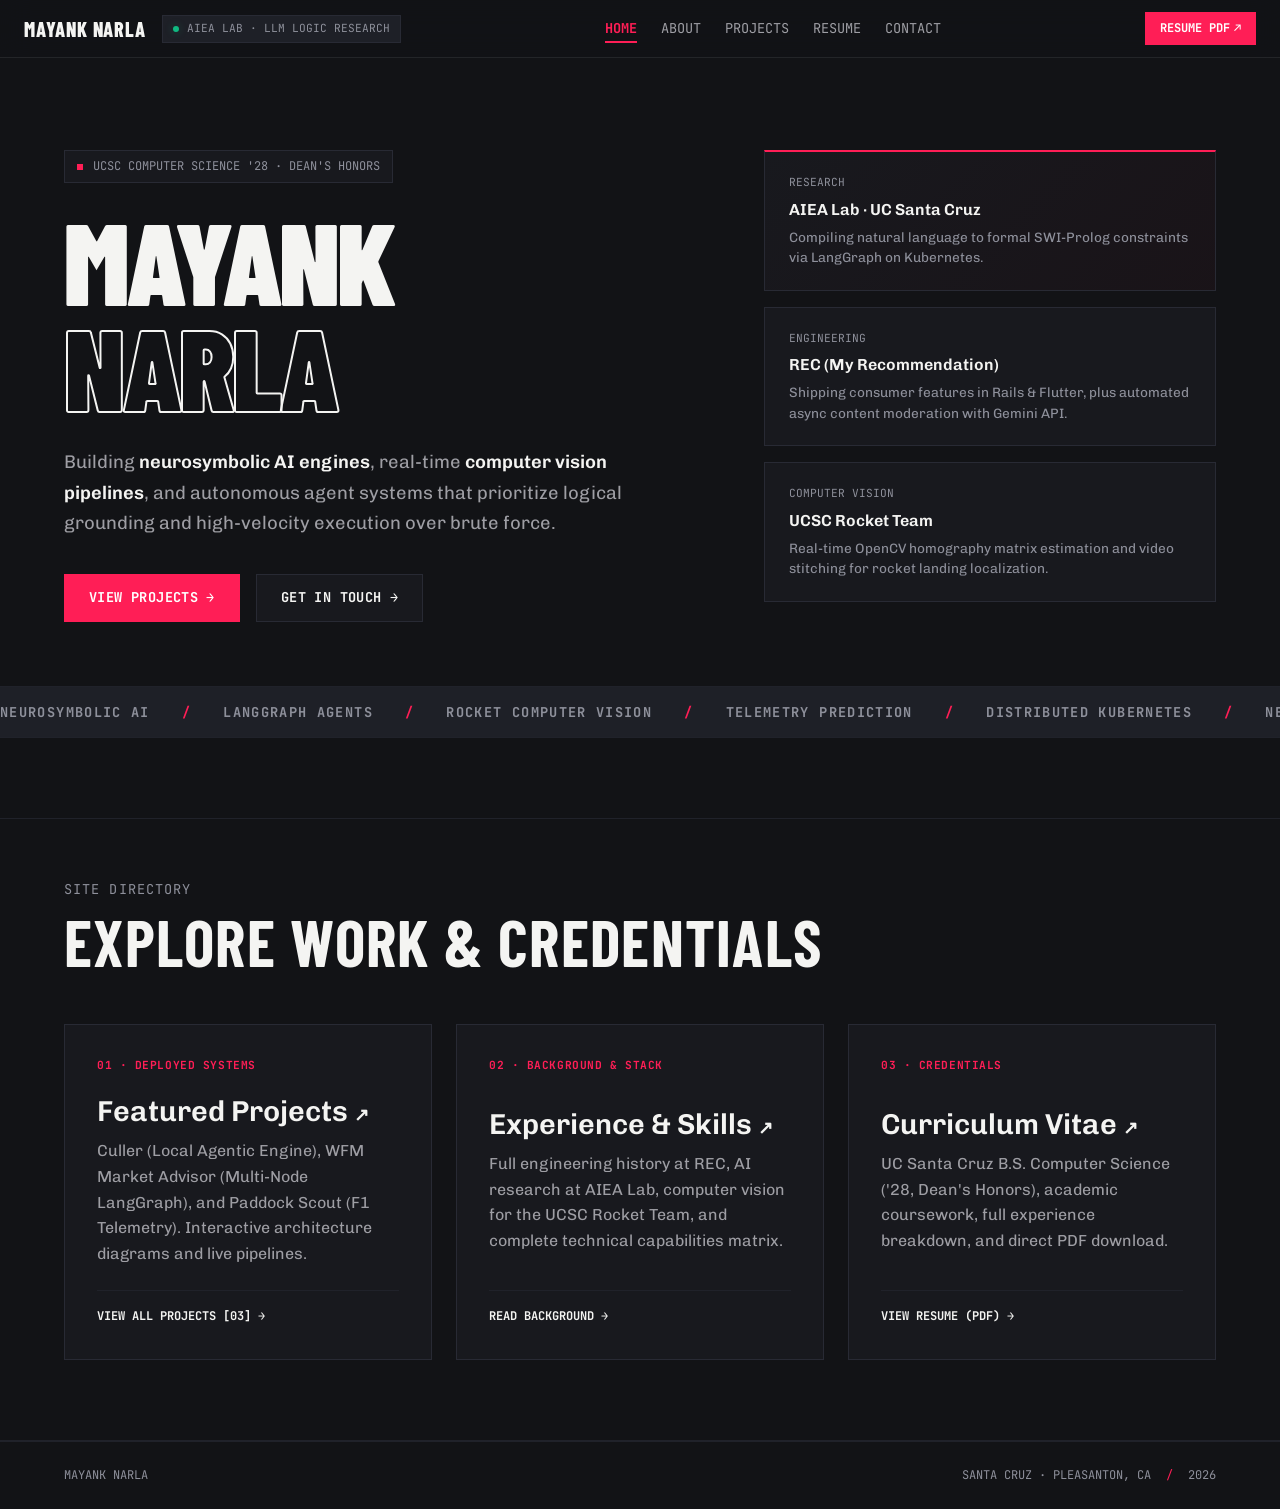
==== commit 36cc914d: "refactor(home): streamline index.html into a focused portal and eliminate page duplication" ====
--- a/index.html
+++ b/index.html
@@ -31,7 +31,7 @@
     <div class="hud-progress-line" id="scroll-progress-line"></div>
     <div class="hud-container">
       <div class="hud-left">
-        <a href="#hero" class="hud-brand" aria-label="Mayank Narla Home">
+        <a href="index.html" class="hud-brand" aria-label="Mayank Narla Home">
           <span class="hud-name">MAYANK NARLA</span>
         </a>
         <div class="hud-status-badge">
@@ -41,15 +41,16 @@
       </div>
 
       <nav class="hud-nav" aria-label="Main Navigation">
-        <a href="#experience" class="hud-link">EXPERIENCE</a>
-        <a href="#projects" class="hud-link">PROJECTS</a>
-        <a href="#skills" class="hud-link">STACK</a>
-        <a href="#contact" class="hud-link">CONTACT</a>
+        <a href="index.html" class="hud-link active">HOME</a>
+        <a href="about.html" class="hud-link">ABOUT</a>
+        <a href="projects.html" class="hud-link">PROJECTS</a>
+        <a href="resume.html" class="hud-link">RESUME</a>
+        <a href="contact.html" class="hud-link">CONTACT</a>
       </nav>
 
       <div class="hud-right">
         <a href="Mayank_Narla_Resume.pdf" target="_blank" rel="noopener noreferrer" class="hud-cta-btn" id="resume-quick-btn">
-          RESUME <span class="btn-arrow">↗</span>
+          RESUME PDF <span class="btn-arrow">↗</span>
         </a>
       </div>
     </div>
@@ -75,10 +76,10 @@
           </p>
 
           <div class="hero-actions">
-            <a href="#projects" class="btn btn-primary">
-              VIEW WORK <span class="btn-arrow">↓</span>
+            <a href="projects.html" class="btn btn-primary">
+              VIEW PROJECTS <span class="btn-arrow">→</span>
             </a>
-            <a href="#contact" class="btn btn-secondary">
+            <a href="contact.html" class="btn btn-secondary">
               GET IN TOUCH <span class="btn-arrow">→</span>
             </a>
           </div>
@@ -137,474 +138,70 @@
       </div>
     </section>
 
-    <!-- Experience Section -->
-    <section id="experience" class="section experience-section">
+    <!-- Site Portal Directory Section -->
+    <section class="section" style="padding-top: 60px; padding-bottom: 80px;">
       <div class="container">
         <div class="section-header">
           <div class="section-meta">
-            <span class="section-category">WHERE I'VE WORKED</span>
-          </div>
-          <h2 class="section-title">EXPERIENCE</h2>
-        </div>
-
-        <div class="experience-list">
-          <!-- Item 1: REC -->
-          <article class="exp-card">
-            <div class="exp-header">
-              <div class="exp-role-wrap">
-                <span class="exp-tag">ENGINEERING</span>
-                <h3 class="exp-role">Software Engineering Intern</h3>
-                <div class="exp-company">REC (My Recommendation)</div>
-              </div>
-              <div class="exp-period">
-                <span class="exp-date">JUN 2026 — PRESENT</span>
-                <span class="exp-loc">REMOTE</span>
-              </div>
-            </div>
-            <div class="exp-body">
-              <p class="exp-human-summary">
-                Shipping core full-stack features across the consumer mobile platform in Ruby on Rails and Flutter/Dart. Architected an autonomous AI content moderation pipeline with Sidekiq and Gemini API that completely eliminated manual admin backlog.
-              </p>
-              <div class="exp-stack">
-                <span class="stack-badge">Ruby on Rails</span>
-                <span class="stack-badge">Flutter</span>
-                <span class="stack-badge">Dart</span>
-                <span class="stack-badge">Sidekiq</span>
-                <span class="stack-badge">Gemini API</span>
-                <span class="stack-badge">Async Pipelines</span>
-              </div>
-            </div>
-          </article>
-
-          <!-- Item 2: AIEA Lab -->
-          <article class="exp-card highlight-card">
-            <div class="exp-header">
-              <div class="exp-role-wrap">
-                <span class="exp-tag accent-tag">RESEARCH</span>
-                <h3 class="exp-role">Researcher — LLM Logic Research</h3>
-                <div class="exp-company">AIEA Lab · UC Santa Cruz</div>
-              </div>
-              <div class="exp-period">
-                <span class="exp-date">MAR 2026 — PRESENT</span>
-                <span class="exp-loc">SANTA CRUZ, CA</span>
-              </div>
-            </div>
-            <div class="exp-body">
-              <p class="exp-human-summary">
-                Bridging natural language ambiguity and formal mathematical rigor. Engineered a neurosymbolic logical inference engine compiling raw language queries into formal SWI-Prolog constraints via LangGraph pipelines, executing distributed GPU jobs on the Nautilus Kubernetes cluster.
-              </p>
-              <div class="exp-stack">
-                <span class="stack-badge">Python</span>
-                <span class="stack-badge">LangGraph</span>
-                <span class="stack-badge">SWI-Prolog</span>
-                <span class="stack-badge">Janus</span>
-                <span class="stack-badge">RAG</span>
-                <span class="stack-badge">Kubernetes</span>
-                <span class="stack-badge">Nautilus Cluster</span>
-              </div>
-            </div>
-          </article>
-
-          <!-- Item 3: Rocket Team -->
-          <article class="exp-card">
-            <div class="exp-header">
-              <div class="exp-role-wrap">
-                <span class="exp-tag">COMPUTER VISION</span>
-                <h3 class="exp-role">Computer Vision Engineer</h3>
-                <div class="exp-company">UCSC Rocket Team</div>
-              </div>
-              <div class="exp-period">
-                <span class="exp-date">SEP 2025 — FEB 2026</span>
-                <span class="exp-loc">SANTA CRUZ, CA</span>
-              </div>
-            </div>
-            <div class="exp-body">
-              <p class="exp-human-summary">
-                Developed the spatial intelligence stack for landing localization. Engineered real-time homography matrix estimation and video stitching pipelines in Python and OpenCV to stitch turbulent onboard camera feeds during flight and recovery tracking.
-              </p>
-              <div class="exp-stack">
-                <span class="stack-badge">Python</span>
-                <span class="stack-badge">OpenCV</span>
-                <span class="stack-badge">Homography</span>
-                <span class="stack-badge">Video Stitching</span>
-                <span class="stack-badge">Spatial Geometry</span>
-              </div>
-            </div>
-          </article>
-        </div>
-      </div>
-    </section>
-
-    <!-- Selected Projects Section (The ONE section with 01 // numbering) -->
-    <section id="projects" class="section projects-section">
-      <div class="container">
-        <div class="section-header-split">
-          <div>
-            <div class="section-meta">
-              <span class="section-index">01 //</span>
-              <span class="section-category">PROJECTS</span>
-            </div>
-            <h2 class="section-title">FEATURED WORK</h2>
-          </div>
-
-          <!-- Filter Switcher -->
-          <div class="project-filter-group" role="tablist" aria-label="Filter Projects">
-            <button class="filter-btn active" data-filter="all">ALL [03]</button>
-            <button class="filter-btn" data-filter="ai">AI / AGENTS</button>
-            <button class="filter-btn" data-filter="telemetry">TELEMETRY & DATA</button>
-          </div>
-        </div>
-
-        <div class="projects-grid" id="projects-grid">
-          <!-- Project 01: Culler -->
-          <article class="project-card" data-category="ai">
+            <span class="section-category">SITE DIRECTORY</span>
+          </div>
+          <h2 class="section-title">EXPLORE WORK & CREDENTIALS</h2>
+        </div>
+
+        <div class="projects-grid">
+          <!-- Card 1: Projects -->
+          <a href="projects.html" class="project-card" style="text-decoration: none;">
             <div class="project-card-header">
-              <div class="project-num-tag">LOCAL AGENT</div>
+              <div class="project-num-tag">01 · DEPLOYED SYSTEMS</div>
             </div>
             <div class="project-body">
-              <h3 class="project-title">
-                <a href="https://github.com/mnarla/culler" target="_blank" rel="noopener noreferrer" class="project-link">
-                  Culler <span class="card-arrow">↗</span>
-                </a>
+              <h3 class="project-title" style="margin-bottom: 8px;">
+                Featured Projects <span class="card-arrow">↗</span>
               </h3>
               <p class="project-desc">
-                Local agentic curation engine powered by Qwen3 8B. Ingests Spotify & Last.fm streaming telemetry to predict track skips, featuring an automated self-calibration loop with error-based clustering for continuous rule refinement.
+                Culler (Local Agentic Engine), WFM Market Advisor (Multi-Node LangGraph), and Paddock Scout (F1 Telemetry). Interactive architecture diagrams and live pipelines.
               </p>
-              <div class="project-metrics-row">
-                <div class="p-metric">
-                  <span class="p-metric-val">Qwen3 8B</span>
-                  <span class="p-metric-lbl">Local LLM</span>
-                </div>
-                <div class="p-metric">
-                  <span class="p-metric-val">CoT</span>
-                  <span class="p-metric-lbl">Grounded Reasoning</span>
-                </div>
-              </div>
             </div>
             <div class="project-footer">
-              <div class="project-tech-pills">
-                <span>Python</span>
-                <span>Qwen3 8B</span>
-                <span>SQLite</span>
-                <span>Spotify API</span>
-                <span>Last.fm</span>
-              </div>
-              <div class="project-actions-row">
-                <button class="arch-toggle-btn" aria-expanded="false" data-target="arch-culler" aria-controls="arch-culler">
-                  <span class="arch-toggle-indicator">▸</span> ARCHITECTURE
-                </button>
-                <a href="https://github.com/mnarla/culler" target="_blank" rel="noopener noreferrer" class="project-ext-btn" aria-label="View Culler on GitHub">
-                  GITHUB ↗
-                </a>
-              </div>
-            </div>
-            <div id="arch-culler" class="arch-drawer" aria-hidden="true">
-              <div class="arch-diagram-wrap">
-                <div class="arch-header-meta">
-                  <span>PIPELINE // SELF-CALIBRATING AGENT</span>
-                  <span class="arch-pipeline-badge">LOCAL 8B INFERENCE</span>
-                </div>
-                <svg class="arch-diagram-svg" viewBox="0 0 520 70" fill="none" xmlns="http://www.w3.org/2000/svg" role="img" aria-label="Culler Architecture Diagram">
-                  <rect x="5" y="15" width="105" height="40" fill="#18191E" stroke="#282A34" stroke-width="1"/>
-                  <text x="57" y="33" fill="#F4F4F2" font-family="JetBrains Mono, monospace" font-size="9" font-weight="600" text-anchor="middle">STREAM TELEMETRY</text>
-                  <text x="57" y="45" fill="#8E909B" font-family="JetBrains Mono, monospace" font-size="8" text-anchor="middle">Spotify & Last.fm</text>
-
-                  <path d="M110 35 H132" stroke="#FF1E56" stroke-width="1.5" stroke-dasharray="2 2"/>
-                  <polygon points="132,32 137,35 132,38" fill="#FF1E56"/>
-
-                  <rect x="137" y="15" width="115" height="40" fill="#18191E" stroke="#282A34" stroke-width="1"/>
-                  <text x="194" y="33" fill="#F4F4F2" font-family="JetBrains Mono, monospace" font-size="9" font-weight="600" text-anchor="middle">SQLITE RULE STORE</text>
-                  <text x="194" y="45" fill="#8E909B" font-family="JetBrains Mono, monospace" font-size="8" text-anchor="middle">Audit Track History</text>
-
-                  <path d="M252 35 H274" stroke="#FF1E56" stroke-width="1.5" stroke-dasharray="2 2"/>
-                  <polygon points="274,32 279,35 274,38" fill="#FF1E56"/>
-
-                  <rect x="279" y="15" width="115" height="40" fill="#18191E" stroke="#282A34" stroke-width="1"/>
-                  <text x="336" y="33" fill="#F4F4F2" font-family="JetBrains Mono, monospace" font-size="9" font-weight="600" text-anchor="middle">QWEN3 8B (CoT)</text>
-                  <text x="336" y="45" fill="#8E909B" font-family="JetBrains Mono, monospace" font-size="8" text-anchor="middle">Chain-of-Thought</text>
-
-                  <path d="M394 35 H416" stroke="#FF1E56" stroke-width="1.5" stroke-dasharray="2 2"/>
-                  <polygon points="416,32 421,35 416,38" fill="#FF1E56"/>
-
-                  <rect x="421" y="15" width="94" height="40" fill="#18191E" stroke="#10B981" stroke-width="1"/>
-                  <text x="468" y="33" fill="#10B981" font-family="JetBrains Mono, monospace" font-size="9" font-weight="700" text-anchor="middle">CALIBRATION</text>
-                  <text x="468" y="45" fill="#8E909B" font-family="JetBrains Mono, monospace" font-size="8" text-anchor="middle">Cluster Feedback</text>
-                </svg>
-              </div>
-            </div>
-          </article>
-
-          <!-- Project 03: WFM Sell-Timing Advisor -->
-          <article class="project-card" data-category="ai telemetry">
+              <span class="project-ext-btn">VIEW ALL PROJECTS [03] →</span>
+            </div>
+          </a>
+
+          <!-- Card 2: About & Experience -->
+          <a href="about.html" class="project-card" style="text-decoration: none;">
             <div class="project-card-header">
-              <div class="project-num-tag">LANGGRAPH PIPELINE</div>
+              <div class="project-num-tag">02 · BACKGROUND & STACK</div>
             </div>
             <div class="project-body">
-              <h3 class="project-title">
-                <a href="https://github.com/mnarla/wfmarket-advisor" target="_blank" rel="noopener noreferrer" class="project-link">
-                  WFM Market Advisor <span class="card-arrow">↗</span>
-                </a>
+              <h3 class="project-title" style="margin-bottom: 8px;">
+                Experience & Skills <span class="card-arrow">↗</span>
               </h3>
               <p class="project-desc">
-                Multi-node LangGraph pipeline (trend, vault, patch, and synthesis nodes) ingesting live in-game market telemetry to generate deterministic SELL/HOLD trading signals with zero-redundancy SQLite conditional caching.
+                Full engineering history at REC, AI research at AIEA Lab, computer vision for the UCSC Rocket Team, and complete technical capabilities matrix.
               </p>
-              <div class="project-metrics-row">
-                <div class="p-metric">
-                  <span class="p-metric-val">4 Nodes</span>
-                  <span class="p-metric-lbl">LangGraph Pipeline</span>
-                </div>
-                <div class="p-metric">
-                  <span class="p-metric-val">SQLite</span>
-                  <span class="p-metric-lbl">Conditional Cache</span>
-                </div>
-              </div>
             </div>
             <div class="project-footer">
-              <div class="project-tech-pills">
-                <span>Python</span>
-                <span>LangGraph</span>
-                <span>SQLite Cache</span>
-                <span>Live Telemetry</span>
-              </div>
-              <div class="project-actions-row">
-                <button class="arch-toggle-btn" aria-expanded="false" data-target="arch-wfm" aria-controls="arch-wfm">
-                  <span class="arch-toggle-indicator">▸</span> ARCHITECTURE
-                </button>
-                <a href="https://github.com/mnarla/wfmarket-advisor" target="_blank" rel="noopener noreferrer" class="project-ext-btn" aria-label="View WFM Advisor on GitHub">
-                  GITHUB ↗
-                </a>
-              </div>
-            </div>
-            <div id="arch-wfm" class="arch-drawer" aria-hidden="true">
-              <div class="arch-diagram-wrap">
-                <div class="arch-header-meta">
-                  <span>PIPELINE // MULTI-NODE LANGGRAPH</span>
-                  <span class="arch-pipeline-badge">CACHED INGESTION</span>
-                </div>
-                <svg class="arch-diagram-svg" viewBox="0 0 520 70" fill="none" xmlns="http://www.w3.org/2000/svg" role="img" aria-label="WFM Advisor Architecture Diagram">
-                  <rect x="5" y="15" width="105" height="40" fill="#18191E" stroke="#282A34" stroke-width="1"/>
-                  <text x="57" y="33" fill="#F4F4F2" font-family="JetBrains Mono, monospace" font-size="9" font-weight="600" text-anchor="middle">MARKET API</text>
-                  <text x="57" y="45" fill="#8E909B" font-family="JetBrains Mono, monospace" font-size="8" text-anchor="middle">Live In-Game Data</text>
-
-                  <path d="M110 35 H132" stroke="#FF1E56" stroke-width="1.5" stroke-dasharray="2 2"/>
-                  <polygon points="132,32 137,35 132,38" fill="#FF1E56"/>
-
-                  <rect x="137" y="15" width="115" height="40" fill="#18191E" stroke="#282A34" stroke-width="1"/>
-                  <text x="194" y="33" fill="#F4F4F2" font-family="JetBrains Mono, monospace" font-size="9" font-weight="600" text-anchor="middle">SQLITE CACHE</text>
-                  <text x="194" y="45" fill="#8E909B" font-family="JetBrains Mono, monospace" font-size="8" text-anchor="middle">Conditional Tracking</text>
-
-                  <path d="M252 35 H274" stroke="#FF1E56" stroke-width="1.5" stroke-dasharray="2 2"/>
-                  <polygon points="274,32 279,35 274,38" fill="#FF1E56"/>
-
-                  <rect x="279" y="15" width="115" height="40" fill="#18191E" stroke="#282A34" stroke-width="1"/>
-                  <text x="336" y="33" fill="#F4F4F2" font-family="JetBrains Mono, monospace" font-size="9" font-weight="600" text-anchor="middle">LANGGRAPH</text>
-                  <text x="336" y="45" fill="#8E909B" font-family="JetBrains Mono, monospace" font-size="8" text-anchor="middle">Trend·Vault·Patch</text>
-
-                  <path d="M394 35 H416" stroke="#FF1E56" stroke-width="1.5" stroke-dasharray="2 2"/>
-                  <polygon points="416,32 421,35 416,38" fill="#FF1E56"/>
-
-                  <rect x="421" y="15" width="94" height="40" fill="#18191E" stroke="#10B981" stroke-width="1"/>
-                  <text x="468" y="33" fill="#10B981" font-family="JetBrains Mono, monospace" font-size="9" font-weight="700" text-anchor="middle">SYNTHESIS</text>
-                  <text x="468" y="45" fill="#8E909B" font-family="JetBrains Mono, monospace" font-size="8" text-anchor="middle">SELL / HOLD Signal</text>
-                </svg>
-              </div>
-            </div>
-          </article>
-
-          <!-- Project 04: Paddock Scout -->
-          <article class="project-card" data-category="telemetry ai">
+              <span class="project-ext-btn">READ BACKGROUND →</span>
+            </div>
+          </a>
+
+          <!-- Card 3: Resume -->
+          <a href="resume.html" class="project-card" style="text-decoration: none;">
             <div class="project-card-header">
-              <div class="project-num-tag">TELEMETRY & ML</div>
+              <div class="project-num-tag">03 · CREDENTIALS</div>
             </div>
             <div class="project-body">
-              <h3 class="project-title">
-                <a href="https://github.com/mnarla/Paddock-Scout" target="_blank" rel="noopener noreferrer" class="project-link">
-                  Paddock Scout <span class="card-arrow">↗</span>
-                </a>
+              <h3 class="project-title" style="margin-bottom: 8px;">
+                Curriculum Vitae <span class="card-arrow">↗</span>
               </h3>
               <p class="project-desc">
-                Regulation-aware F1 race prediction engine using temporally-weighted Random Forests and real-time telemetry ingestion. Built with an autonomous news intelligence agent that scans technical upgrades via DuckDuckGo without external API costs to dynamically adjust model weights.
+                UC Santa Cruz B.S. Computer Science ('28, Dean's Honors), academic coursework, full experience breakdown, and direct PDF download.
               </p>
-              <div class="project-metrics-row">
-                <div class="p-metric">
-                  <span class="p-metric-val">Random Forest</span>
-                  <span class="p-metric-lbl">Temporal Weights</span>
-                </div>
-                <div class="p-metric">
-                  <span class="p-metric-val">CI/CD</span>
-                  <span class="p-metric-lbl">Automated Ingestion</span>
-                </div>
-              </div>
             </div>
             <div class="project-footer">
-              <div class="project-tech-pills">
-                <span>Python</span>
-                <span>Scikit-Learn</span>
-                <span>F1 Telemetry</span>
-                <span>Autonomous Scraping</span>
-                <span>CI/CD</span>
-              </div>
-              <div class="project-actions-row">
-                <button class="arch-toggle-btn" aria-expanded="false" data-target="arch-paddock" aria-controls="arch-paddock">
-                  <span class="arch-toggle-indicator">▸</span> ARCHITECTURE
-                </button>
-                <a href="https://github.com/mnarla/Paddock-Scout" target="_blank" rel="noopener noreferrer" class="project-ext-btn" aria-label="View Paddock Scout on GitHub">
-                  GITHUB ↗
-                </a>
-              </div>
-            </div>
-            <div id="arch-paddock" class="arch-drawer" aria-hidden="true">
-              <div class="arch-diagram-wrap">
-                <div class="arch-header-meta">
-                  <span>PIPELINE // TELEMETRY & WEB AGENT</span>
-                  <span class="arch-pipeline-badge">DYNAMIC CALIBRATION</span>
-                </div>
-                <svg class="arch-diagram-svg" viewBox="0 0 520 70" fill="none" xmlns="http://www.w3.org/2000/svg" role="img" aria-label="Paddock Scout Architecture Diagram">
-                  <rect x="5" y="15" width="105" height="40" fill="#18191E" stroke="#282A34" stroke-width="1"/>
-                  <text x="57" y="33" fill="#F4F4F2" font-family="JetBrains Mono, monospace" font-size="9" font-weight="600" text-anchor="middle">TELEMETRY INGEST</text>
-                  <text x="57" y="45" fill="#8E909B" font-family="JetBrains Mono, monospace" font-size="8" text-anchor="middle">CI/CD Automation</text>
-
-                  <path d="M110 35 H132" stroke="#FF1E56" stroke-width="1.5" stroke-dasharray="2 2"/>
-                  <polygon points="132,32 137,35 132,38" fill="#FF1E56"/>
-
-                  <rect x="137" y="15" width="115" height="40" fill="#18191E" stroke="#282A34" stroke-width="1"/>
-                  <text x="194" y="33" fill="#F4F4F2" font-family="JetBrains Mono, monospace" font-size="9" font-weight="600" text-anchor="middle">DDG WEB AGENT</text>
-                  <text x="194" y="45" fill="#8E909B" font-family="JetBrains Mono, monospace" font-size="8" text-anchor="middle">Autonomous Scraper</text>
-
-                  <path d="M252 35 H274" stroke="#FF1E56" stroke-width="1.5" stroke-dasharray="2 2"/>
-                  <polygon points="274,32 279,35 274,38" fill="#FF1E56"/>
-
-                  <rect x="279" y="15" width="115" height="40" fill="#18191E" stroke="#282A34" stroke-width="1"/>
-                  <text x="336" y="33" fill="#F4F4F2" font-family="JetBrains Mono, monospace" font-size="9" font-weight="600" text-anchor="middle">TEMPORAL WEIGHTS</text>
-                  <text x="336" y="45" fill="#8E909B" font-family="JetBrains Mono, monospace" font-size="8" text-anchor="middle">Dynamic Calibrator</text>
-
-                  <path d="M394 35 H416" stroke="#FF1E56" stroke-width="1.5" stroke-dasharray="2 2"/>
-                  <polygon points="416,32 421,35 416,38" fill="#FF1E56"/>
-
-                  <rect x="421" y="15" width="94" height="40" fill="#18191E" stroke="#10B981" stroke-width="1"/>
-                  <text x="468" y="33" fill="#10B981" font-family="JetBrains Mono, monospace" font-size="9" font-weight="700" text-anchor="middle">RANDOM FOREST</text>
-                  <text x="468" y="45" fill="#8E909B" font-family="JetBrains Mono, monospace" font-size="8" text-anchor="middle">Race Predictions</text>
-                </svg>
-              </div>
-            </div>
-          </article>
-        </div>
-      </div>
-    </section>
-
-    <!-- Tech Stack Section -->
-    <section id="skills" class="section skills-section">
-      <div class="container">
-        <div class="section-header">
-          <div class="section-meta">
-            <span class="section-category">STACK</span>
-          </div>
-          <h2 class="section-title">TECH STACK</h2>
-        </div>
-
-        <div class="skills-matrix-grid">
-          <!-- Col 1: Core Languages -->
-          <div class="matrix-card">
-            <div class="matrix-card-header">
-              <h3>LANGUAGES</h3>
-            </div>
-            <ul class="matrix-list">
-              <li>Python <span class="skill-lvl">Primary</span></li>
-              <li>C / Assembly <span class="skill-lvl">RISC-V</span></li>
-              <li>Java</li>
-              <li>SQL <span class="skill-lvl">PostgreSQL / SQLite</span></li>
-              <li>Ruby</li>
-              <li>JavaScript / HTML / CSS</li>
-            </ul>
-          </div>
-
-          <!-- Col 2: AI, Logic & Agents -->
-          <div class="matrix-card highlight-matrix">
-            <div class="matrix-card-header">
-              <h3>AI & NEUROSYMBOLIC</h3>
-            </div>
-            <ul class="matrix-list">
-              <li>LangGraph & LangChain</li>
-              <li>SWI-Prolog & Janus</li>
-              <li>PyTorch & TensorFlow</li>
-              <li>Local Inference <span class="skill-lvl">Qwen3</span></li>
-              <li>RAG & Relevancy Scoring</li>
-              <li>Scikit-learn & Pandas</li>
-            </ul>
-          </div>
-
-          <!-- Col 3: Vision & Spatial -->
-          <div class="matrix-card">
-            <div class="matrix-card-header">
-              <h3>VISION & SPATIAL</h3>
-            </div>
-            <ul class="matrix-list">
-              <li>OpenCV</li>
-              <li>MediaPipe Pose Kinematics</li>
-              <li>Homography Estimation</li>
-              <li>Video Stitching Pipelines</li>
-              <li>CNNs & Image Classification</li>
-            </ul>
-          </div>
-
-          <!-- Col 4: Infra & Distributed Systems -->
-          <div class="matrix-card">
-            <div class="matrix-card-header">
-              <h3>INFRA & SYSTEMS</h3>
-            </div>
-            <ul class="matrix-list">
-              <li>Kubernetes & Nautilus Cluster</li>
-              <li>Ruby on Rails & Sidekiq</li>
-              <li>AWS & Google Cloud</li>
-              <li>Model Context Protocol (MCP)</li>
-              <li>Linux / Unix Shell & Git</li>
-              <li>Raspberry Pi Embedded</li>
-            </ul>
-          </div>
-        </div>
-      </div>
-    </section>
-
-    <!-- Contact Section -->
-    <section id="contact" class="section contact-section">
-      <div class="container">
-        <div class="contact-box">
-          <div class="contact-header">
-            <div class="section-meta">
-              <span class="section-category">CONTACT</span>
-            </div>
-            <h2 class="contact-headline">LET'S CONNECT.</h2>
-            <p class="contact-sub">
-              Open to high-impact software engineering internships, AI research collaborations, and systems development.
-            </p>
-          </div>
-
-          <div class="contact-actions-grid">
-            <div class="contact-channel-card">
-              <div class="channel-value">narla.mayank@gmail.com</div>
-              <button class="btn btn-secondary btn-sm" id="copy-email-btn" data-email="narla.mayank@gmail.com">
-                <span id="copy-text">COPY EMAIL</span> <span class="btn-arrow">📋</span>
-              </button>
-            </div>
-
-            <div class="contact-channel-card">
-              <div class="channel-links">
-                <a href="https://github.com/mnarla" target="_blank" rel="noopener noreferrer" class="channel-link-btn">
-                  GITHUB <span>↗</span>
-                </a>
-                <a href="https://www.linkedin.com/in/mayank-narla-4761b4366" target="_blank" rel="noopener noreferrer" class="channel-link-btn">
-                  LINKEDIN <span>↗</span>
-                </a>
-              </div>
-            </div>
-
-            <div class="contact-channel-card">
-              <div class="channel-value">Full CV / Resume</div>
-              <a href="Mayank_Narla_Resume.pdf" target="_blank" rel="noopener noreferrer" class="btn btn-primary btn-sm">
-                VIEW RESUME (PDF) <span class="btn-arrow">↗</span>
-              </a>
-            </div>
-          </div>
+              <span class="project-ext-btn">VIEW RESUME (PDF) →</span>
+            </div>
+          </a>
         </div>
       </div>
     </section>
@@ -624,9 +221,6 @@
     </div>
   </footer>
 
-  <!-- Toast Notification -->
-  <div id="toast" class="toast" role="status" aria-live="polite">Email copied to clipboard!</div>
-
   <script type="module" src="js/main.js"></script>
 </body>
 </html>
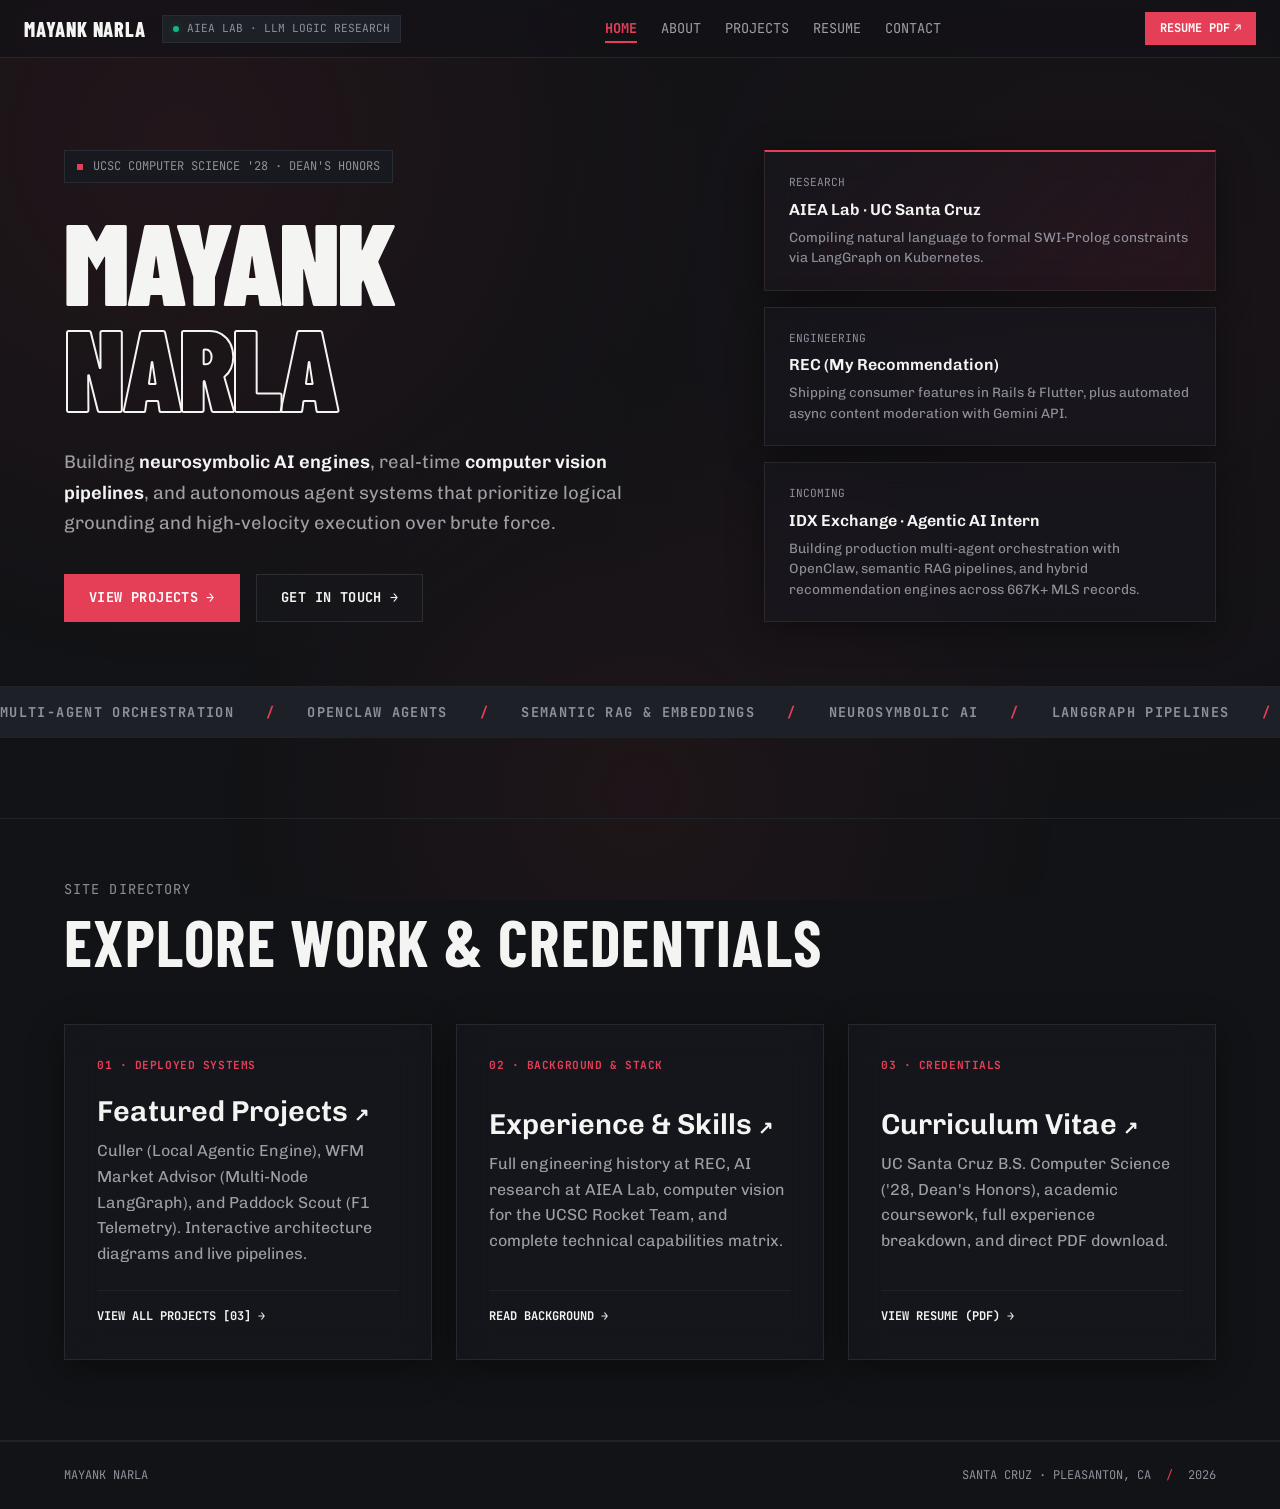
==== commit 0ca4b417: "feat(experience): add IDXExchange Agentic AI Engineer role and update ticker concepts" ====
--- a/index.html
+++ b/index.html
@@ -105,10 +105,10 @@
 
           <div class="metric-card">
             <div class="metric-header">
-              <span class="metric-tag">COMPUTER VISION</span>
-            </div>
-            <div class="metric-focus-title">UCSC Rocket Team</div>
-            <div class="metric-footer">Real-time OpenCV homography matrix estimation and video stitching for rocket landing localization.</div>
+              <span class="metric-tag">INCOMING</span>
+            </div>
+            <div class="metric-focus-title">IDX Exchange · Agentic AI Intern</div>
+            <div class="metric-footer">Building production multi-agent orchestration with OpenClaw, semantic RAG pipelines, and hybrid recommendation engines across 667K+ MLS records.</div>
           </div>
         </div>
       </div>
@@ -116,23 +116,29 @@
       <!-- Ticker Band -->
       <div class="hero-ticker-band" aria-hidden="true">
         <div class="ticker-track">
+          <span>MULTI-AGENT ORCHESTRATION</span>
+          <span class="ticker-dot">/</span>
+          <span>OPENCLAW AGENTS</span>
+          <span class="ticker-dot">/</span>
+          <span>SEMANTIC RAG & EMBEDDINGS</span>
+          <span class="ticker-dot">/</span>
           <span>NEUROSYMBOLIC AI</span>
           <span class="ticker-dot">/</span>
-          <span>LANGGRAPH AGENTS</span>
-          <span class="ticker-dot">/</span>
-          <span>ROCKET COMPUTER VISION</span>
-          <span class="ticker-dot">/</span>
-          <span>TELEMETRY PREDICTION</span>
-          <span class="ticker-dot">/</span>
-          <span>DISTRIBUTED KUBERNETES</span>
+          <span>LANGGRAPH PIPELINES</span>
+          <span class="ticker-dot">/</span>
+          <span>TOOL-CALLING SYSTEMS</span>
+          <span class="ticker-dot">/</span>
+          <span>MULTI-AGENT ORCHESTRATION</span>
+          <span class="ticker-dot">/</span>
+          <span>OPENCLAW AGENTS</span>
+          <span class="ticker-dot">/</span>
+          <span>SEMANTIC RAG & EMBEDDINGS</span>
           <span class="ticker-dot">/</span>
           <span>NEUROSYMBOLIC AI</span>
           <span class="ticker-dot">/</span>
-          <span>LANGGRAPH AGENTS</span>
-          <span class="ticker-dot">/</span>
-          <span>ROCKET COMPUTER VISION</span>
-          <span class="ticker-dot">/</span>
-          <span>TELEMETRY PREDICTION</span>
+          <span>LANGGRAPH PIPELINES</span>
+          <span class="ticker-dot">/</span>
+          <span>TOOL-CALLING SYSTEMS</span>
           <span class="ticker-dot">/</span>
         </div>
       </div>
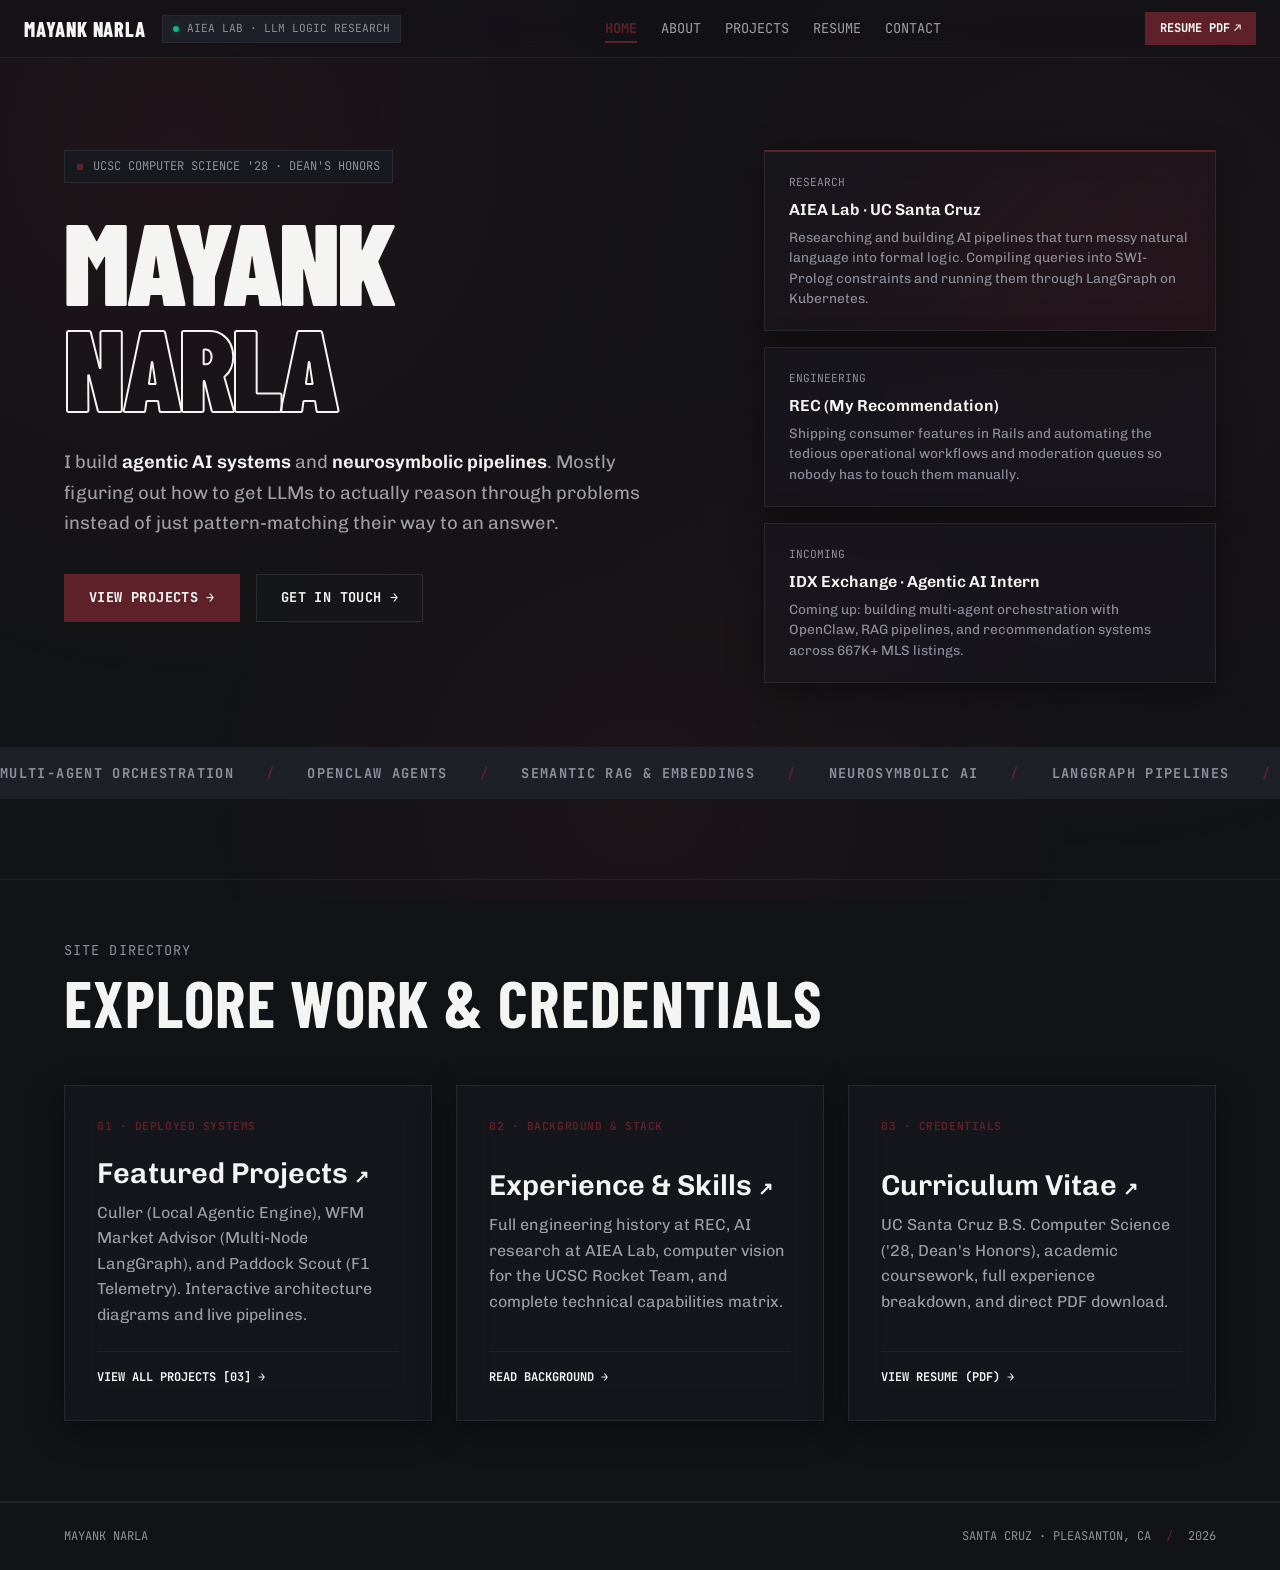
==== commit f0ed3ce8: "updating descriptions" ====
--- a/index.html
+++ b/index.html
@@ -1,24 +1,30 @@
 <!DOCTYPE html>
 <html lang="en">
+
 <head>
   <meta charset="UTF-8">
   <meta name="viewport" content="width=device-width, initial-scale=1.0">
   <title>Mayank Narla — Neurosymbolic AI, Computer Vision & Systems</title>
-  <meta name="description" content="Personal portfolio and resume of Mayank Narla. UC Santa Cruz Computer Science researcher building neurosymbolic AI, computer vision pipelines, and real-time data systems.">
+  <meta name="description"
+    content="Personal portfolio and resume of Mayank Narla. UC Santa Cruz Computer Science researcher building neurosymbolic AI, computer vision pipelines, and real-time data systems.">
   <meta name="theme-color" content="#121316">
-  
+
   <!-- OpenGraph / Social -->
   <meta property="og:type" content="website">
   <meta property="og:title" content="Mayank Narla — AI & Systems Engineer">
-  <meta property="og:description" content="Neurosymbolic AI, Computer Vision pipelines, and distributed data systems. UC Santa Cruz Computer Science.">
-  
+  <meta property="og:description"
+    content="Neurosymbolic AI, Computer Vision pipelines, and distributed data systems. UC Santa Cruz Computer Science.">
+
   <!-- Google Fonts: Barlow Condensed (Display), Chivo (Body), JetBrains Mono (Telemetry) -->
   <link rel="preconnect" href="https://fonts.googleapis.com">
   <link rel="preconnect" href="https://fonts.gstatic.com" crossorigin>
-  <link href="https://fonts.googleapis.com/css2?family=Barlow+Condensed:ital,wght@0,600;0,700;0,800;0,900;1,700;1,800&family=Chivo:wght@300;400;500;600;700&family=JetBrains+Mono:wght@400;500;600;700&display=swap" rel="stylesheet">
-  
+  <link
+    href="https://fonts.googleapis.com/css2?family=Barlow+Condensed:ital,wght@0,600;0,700;0,800;0,900;1,700;1,800&family=Chivo:wght@300;400;500;600;700&family=JetBrains+Mono:wght@400;500;600;700&display=swap"
+    rel="stylesheet">
+
   <link rel="stylesheet" href="css/main.css">
 </head>
+
 <body class="telemetry-theme">
   <!-- Custom Kinetic Cursor -->
   <div id="cursor-tracker" class="cursor-tracker" aria-hidden="true">
@@ -49,7 +55,8 @@
       </nav>
 
       <div class="hud-right">
-        <a href="Mayank_Narla_Resume.pdf" target="_blank" rel="noopener noreferrer" class="hud-cta-btn" id="resume-quick-btn">
+        <a href="Mayank_Narla_Resume.pdf" target="_blank" rel="noopener noreferrer" class="hud-cta-btn"
+          id="resume-quick-btn">
           RESUME PDF <span class="btn-arrow">↗</span>
         </a>
       </div>
@@ -72,7 +79,9 @@
           </h1>
 
           <p class="hero-statement">
-            Building <strong>neurosymbolic AI engines</strong>, real-time <strong>computer vision pipelines</strong>, and autonomous agent systems that prioritize logical grounding and high-velocity execution over brute force.
+            I build <strong>agentic AI systems</strong> and <strong>neurosymbolic pipelines</strong>. Mostly figuring
+            out how to get LLMs to actually reason through problems instead of just pattern-matching their way to an
+            answer.
           </p>
 
           <div class="hero-actions">
@@ -92,7 +101,9 @@
               <span class="metric-tag">RESEARCH</span>
             </div>
             <div class="metric-focus-title">AIEA Lab · UC Santa Cruz</div>
-            <div class="metric-footer">Compiling natural language to formal SWI-Prolog constraints via LangGraph on Kubernetes.</div>
+            <div class="metric-footer">Researching and building AI pipelines that turn messy natural language into
+              formal logic. Compiling queries into SWI-Prolog constraints and running them through LangGraph on
+              Kubernetes.</div>
           </div>
 
           <div class="metric-card">
@@ -100,7 +111,8 @@
               <span class="metric-tag">ENGINEERING</span>
             </div>
             <div class="metric-focus-title">REC (My Recommendation)</div>
-            <div class="metric-footer">Shipping consumer features in Rails & Flutter, plus automated async content moderation with Gemini API.</div>
+            <div class="metric-footer">Shipping consumer features in Rails and automating the tedious operational
+              workflows and moderation queues so nobody has to touch them manually.</div>
           </div>
 
           <div class="metric-card">
@@ -108,7 +120,8 @@
               <span class="metric-tag">INCOMING</span>
             </div>
             <div class="metric-focus-title">IDX Exchange · Agentic AI Intern</div>
-            <div class="metric-footer">Building production multi-agent orchestration with OpenClaw, semantic RAG pipelines, and hybrid recommendation engines across 667K+ MLS records.</div>
+            <div class="metric-footer">Coming up: building multi-agent orchestration with OpenClaw, RAG pipelines, and
+              recommendation systems across 667K+ MLS listings.</div>
           </div>
         </div>
       </div>
@@ -165,7 +178,8 @@
                 Featured Projects <span class="card-arrow">↗</span>
               </h3>
               <p class="project-desc">
-                Culler (Local Agentic Engine), WFM Market Advisor (Multi-Node LangGraph), and Paddock Scout (F1 Telemetry). Interactive architecture diagrams and live pipelines.
+                Culler (Local Agentic Engine), WFM Market Advisor (Multi-Node LangGraph), and Paddock Scout (F1
+                Telemetry). Interactive architecture diagrams and live pipelines.
               </p>
             </div>
             <div class="project-footer">
@@ -183,7 +197,8 @@
                 Experience & Skills <span class="card-arrow">↗</span>
               </h3>
               <p class="project-desc">
-                Full engineering history at REC, AI research at AIEA Lab, computer vision for the UCSC Rocket Team, and complete technical capabilities matrix.
+                Full engineering history at REC, AI research at AIEA Lab, computer vision for the UCSC Rocket Team, and
+                complete technical capabilities matrix.
               </p>
             </div>
             <div class="project-footer">
@@ -201,7 +216,8 @@
                 Curriculum Vitae <span class="card-arrow">↗</span>
               </h3>
               <p class="project-desc">
-                UC Santa Cruz B.S. Computer Science ('28, Dean's Honors), academic coursework, full experience breakdown, and direct PDF download.
+                UC Santa Cruz B.S. Computer Science ('28, Dean's Honors), academic coursework, full experience
+                breakdown, and direct PDF download.
               </p>
             </div>
             <div class="project-footer">
@@ -229,4 +245,5 @@
 
   <script type="module" src="js/main.js"></script>
 </body>
-</html>
+
+</html>
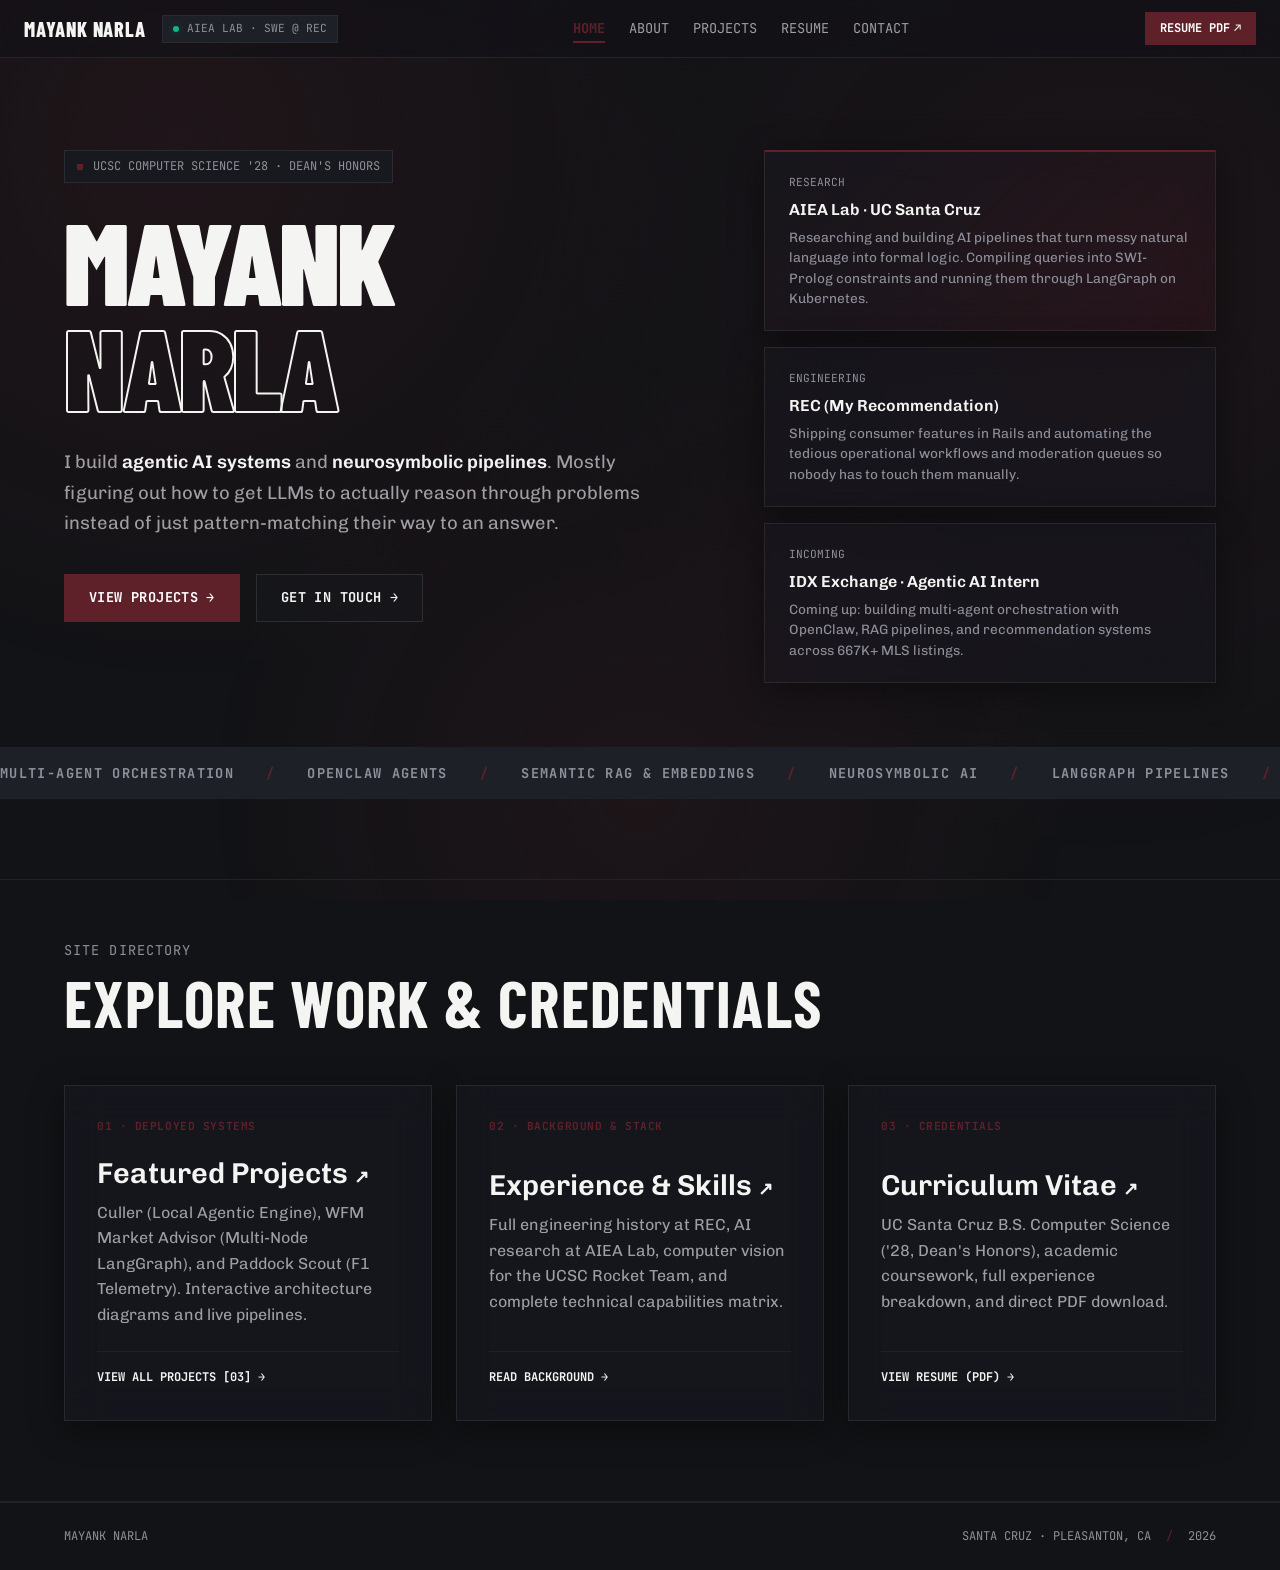
==== commit 2583e825: "update to all pages" ====
--- a/index.html
+++ b/index.html
@@ -42,7 +42,7 @@
         </a>
         <div class="hud-status-badge">
           <span class="status-dot"></span>
-          <span class="status-text">AIEA LAB · LLM LOGIC RESEARCH</span>
+          <span class="status-text">AIEA LAB · SWE @ REC</span>
         </div>
       </div>
 
@@ -55,7 +55,7 @@
       </nav>
 
       <div class="hud-right">
-        <a href="Mayank_Narla_Resume.pdf" target="_blank" rel="noopener noreferrer" class="hud-cta-btn"
+        <a href="https://docs.google.com/document/d/1VMB0v6blI8CmburpSPeXPt6Zx6mSeD_giCl_SmK9u-k/export?format=pdf" target="_blank" rel="noopener noreferrer" class="hud-cta-btn"
           id="resume-quick-btn">
           RESUME PDF <span class="btn-arrow">↗</span>
         </a>
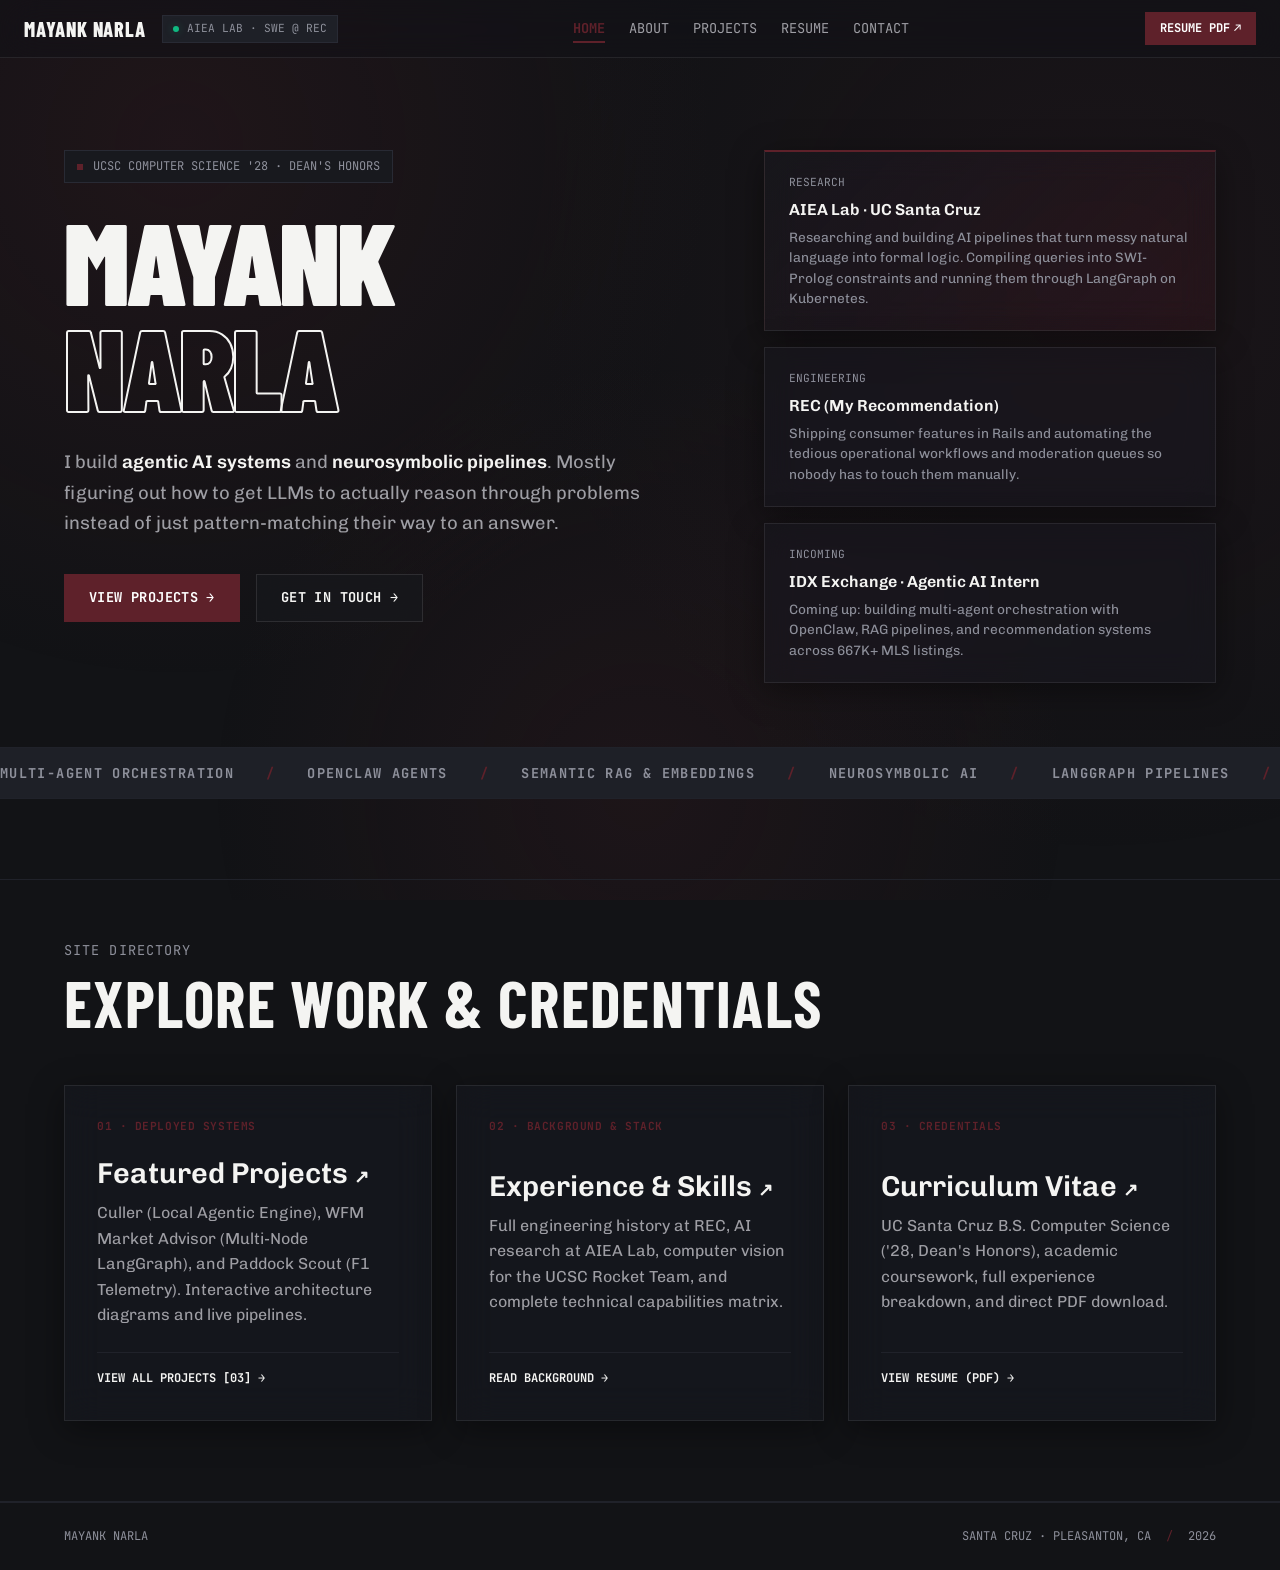
==== commit f05e8875: "making mobile accesible" ====
--- a/index.html
+++ b/index.html
@@ -4,6 +4,9 @@
 <head>
   <meta charset="UTF-8">
   <meta name="viewport" content="width=device-width, initial-scale=1.0">
+  <meta http-equiv="Cache-Control" content="no-cache, no-store, must-revalidate">
+  <meta http-equiv="Pragma" content="no-cache">
+  <meta http-equiv="Expires" content="0">
   <title>Mayank Narla — Neurosymbolic AI, Computer Vision & Systems</title>
   <meta name="description"
     content="Personal portfolio and resume of Mayank Narla. UC Santa Cruz Computer Science researcher building neurosymbolic AI, computer vision pipelines, and real-time data systems.">
@@ -22,7 +25,7 @@
     href="https://fonts.googleapis.com/css2?family=Barlow+Condensed:ital,wght@0,600;0,700;0,800;0,900;1,700;1,800&family=Chivo:wght@300;400;500;600;700&family=JetBrains+Mono:wght@400;500;600;700&display=swap"
     rel="stylesheet">
 
-  <link rel="stylesheet" href="css/main.css">
+  <link rel="stylesheet" href="css/main.css?v=20260904">
 </head>
 
 <body class="telemetry-theme">
@@ -243,6 +246,49 @@
     </div>
   </footer>
 
+  <!-- Floating Mobile Navigation Dock -->
+  <nav class="mobile-dock" aria-label="Mobile Navigation Dock">
+    <div class="dock-pill">
+      <a href="index.html" class="dock-link active" aria-label="Home">
+        <svg class="dock-icon" width="20" height="20" viewBox="0 0 24 24" fill="none" stroke="currentColor" stroke-width="1.8" stroke-linecap="round" stroke-linejoin="round" aria-hidden="true">
+          <path d="M3 9.5L12 3l9 6.5V20a1.5 1.5 0 0 1-1.5 1.5H4.5A1.5 1.5 0 0 1 3 20V9.5z"/>
+          <polyline points="9 21.5 9 12 15 12 15 21.5"/>
+        </svg>
+        <span class="dock-label">HOME</span>
+      </a>
+      <a href="about.html" class="dock-link" aria-label="About">
+        <svg class="dock-icon" width="20" height="20" viewBox="0 0 24 24" fill="none" stroke="currentColor" stroke-width="1.8" stroke-linecap="round" stroke-linejoin="round" aria-hidden="true">
+          <path d="M20 21v-2a4 4 0 0 0-4-4H8a4 4 0 0 0-4 4v2"/>
+          <circle cx="12" cy="7" r="4"/>
+        </svg>
+        <span class="dock-label">ABOUT</span>
+      </a>
+      <a href="projects.html" class="dock-link" aria-label="Projects">
+        <svg class="dock-icon" width="20" height="20" viewBox="0 0 24 24" fill="none" stroke="currentColor" stroke-width="1.8" stroke-linecap="round" stroke-linejoin="round" aria-hidden="true">
+          <rect x="2" y="7" width="20" height="14" rx="2" ry="2"/>
+          <path d="M16 21V5a2 2 0 0 0-2-2h-4a2 2 0 0 0-2 2v16"/>
+        </svg>
+        <span class="dock-label">PROJECTS</span>
+      </a>
+      <a href="resume.html" class="dock-link" aria-label="Resume">
+        <svg class="dock-icon" width="20" height="20" viewBox="0 0 24 24" fill="none" stroke="currentColor" stroke-width="1.8" stroke-linecap="round" stroke-linejoin="round" aria-hidden="true">
+          <path d="M14 2H6a2 2 0 0 0-2 2v16a2 2 0 0 0 2 2h12a2 2 0 0 0 2-2V8z"/>
+          <polyline points="14 2 14 8 20 8"/>
+          <line x1="16" y1="13" x2="8" y2="13"/>
+          <line x1="16" y1="17" x2="8" y2="17"/>
+        </svg>
+        <span class="dock-label">RESUME</span>
+      </a>
+      <a href="contact.html" class="dock-link" aria-label="Contact">
+        <svg class="dock-icon" width="20" height="20" viewBox="0 0 24 24" fill="none" stroke="currentColor" stroke-width="1.8" stroke-linecap="round" stroke-linejoin="round" aria-hidden="true">
+          <rect x="2" y="4" width="20" height="16" rx="2"/>
+          <path d="m22 7-8.97 5.7a1.94 1.94 0 0 1-2.06 0L2 7"/>
+        </svg>
+        <span class="dock-label">CONTACT</span>
+      </a>
+    </div>
+  </nav>
+
   <script type="module" src="js/main.js"></script>
 </body>
 
--- a/css/main.css
+++ b/css/main.css
@@ -1,11 +1,1725 @@
 /* ==========================================================================
-   MAIN STYLESHEET ENTRY POINT
-   Aggregates modular subsystems
+   DESIGN TOKENS & VARIABLES
    ========================================================================== */
 
-@import url('variables.css');
-@import url('base.css');
-@import url('hud.css');
-@import url('components.css');
-@import url('sections.css');
-@import url('responsive.css');
+:root {
+  /* Color Story */
+  --bg-canvas: #121316;
+  --bg-card: #18191E;
+  --bg-surface: #1E2027;
+  --bg-surface-hover: #242731;
+  --bg-glass: rgba(18, 19, 23, 0.82);
+  --bg-glass-card: rgba(24, 25, 31, 0.65);
+  
+  /* Borders */
+  --border-subtle: #20222A;
+  --border-card: #282A34;
+  --border-highlight: #3D4150;
+  --border-glass: rgba(255, 255, 255, 0.08);
+
+  /* Shadows */
+  --shadow-card-hover: 0 16px 32px rgba(0, 0, 0, 0.4);
+  --shadow-card-glass: 0 8px 32px rgba(0, 0, 0, 0.4);
+
+  /* Primary Accent: Deep Oxblood Burgundy Swatch (#5E212A) */
+  --accent: #5E212A;
+  --accent-hover: #752B36;
+  --accent-dim: rgba(94, 33, 42, 0.25);
+  --accent-glow: rgba(94, 33, 42, 0.45);
+  --accent-line: rgba(94, 33, 42, 0.8);
+
+  /* Status Colors */
+  --color-status-active: #10B981;
+  --color-status-active-glow: rgba(16, 185, 129, 0.3);
+
+  /* Typography Colors (WCAG AA Compliant: contrast >= 4.5:1 on #121316) */
+  --text-headline: #F4F4F2;
+  --text-body: #9E9EA4;
+  --text-muted: #8E909B;
+  --text-accent: #D97784;
+  --text-inverse: #FFFFFF;
+
+  /* Typography Scale */
+  --text-2xs: 0.7rem;
+  --text-xs: 0.75rem;
+  --text-sm: 0.85rem;
+  --text-base: 1rem;
+  --text-md: 1.15rem;
+  --text-lg: 1.25rem;
+  --text-xl: 1.8rem;
+  --text-2xl: 2.2rem;
+  --text-display-metric: 3.5rem;
+  --text-display-section: clamp(2.5rem, 5vw, 4rem);
+  --text-display-hero: clamp(4.5rem, 9vw, 8rem);
+  --text-display-contact: clamp(2.2rem, 4.5vw, 3.8rem);
+
+  /* Typography Fonts */
+  --font-display: 'Barlow Condensed', -apple-system, BlinkMacSystemFont, sans-serif;
+  --font-body: 'Chivo', -apple-system, BlinkMacSystemFont, sans-serif;
+  --font-mono: 'JetBrains Mono', monospace;
+
+  /* Easing Physics */
+  --ease-snap: cubic-bezier(0.16, 1, 0.3, 1);
+  --transition-fast: 120ms var(--ease-snap);
+  --transition-normal: 220ms var(--ease-snap);
+}
+/* ==========================================================================
+   BASE RESETS & GLOBAL STYLES
+   ========================================================================== */
+
+*, *::before, *::after {
+  box-sizing: border-box;
+  margin: 0;
+  padding: 0;
+}
+
+html {
+  scroll-behavior: smooth;
+  font-size: 16px;
+  background-color: var(--bg-canvas);
+  color: var(--text-body);
+}
+
+body {
+  font-family: var(--font-body);
+  line-height: 1.6;
+  background-color: var(--bg-canvas);
+  color: var(--text-body);
+  -webkit-font-smoothing: antialiased;
+  -moz-osx-font-smoothing: grayscale;
+  overflow-x: hidden;
+  position: relative;
+  transition: opacity 140ms ease;
+  min-height: 100vh;
+}
+
+/* Ambient Depth Atmosphere (visible through frosted glass cards) */
+body::before {
+  content: '';
+  position: fixed;
+  top: 0;
+  left: 0;
+  width: 100vw;
+  height: 100vh;
+  pointer-events: none;
+  z-index: 0;
+  background-image: 
+    radial-gradient(circle at 14% 16%, rgba(94, 33, 42, 0.18) 0%, transparent 40%),
+    radial-gradient(circle at 86% 32%, rgba(94, 33, 42, 0.12) 0%, transparent 45%),
+    radial-gradient(circle at 50% 88%, rgba(94, 33, 42, 0.15) 0%, transparent 42%);
+}
+
+body.page-transitioning {
+  opacity: 0;
+}
+
+a {
+  color: inherit;
+  text-decoration: none;
+}
+
+button {
+  font-family: inherit;
+  cursor: pointer;
+  border: none;
+  background: none;
+}
+
+/* Custom Kinetic Cursor */
+.cursor-tracker {
+  position: fixed;
+  top: 0;
+  left: 0;
+  pointer-events: none;
+  z-index: 9999;
+  display: flex;
+  align-items: center;
+  gap: 6px;
+  transform: translate(-50%, -50%);
+  transition: transform 60ms linear, opacity 200ms ease;
+  mix-blend-mode: difference;
+}
+
+.cursor-crosshair {
+  font-family: var(--font-mono);
+  color: var(--text-inverse);
+  font-size: var(--text-base);
+  line-height: 1;
+}
+
+.cursor-label {
+  font-family: var(--font-mono);
+  font-size: var(--text-2xs);
+  color: var(--accent);
+  letter-spacing: 0.05em;
+}
+
+/* Container */
+.container {
+  width: 100%;
+  max-width: 1200px;
+  margin: 0 auto;
+  padding: 0 24px;
+  position: relative;
+  z-index: 1;
+}
+
+/* Toast */
+.toast {
+  position: fixed;
+  bottom: 32px;
+  right: 32px;
+  background: var(--accent);
+  color: var(--text-inverse);
+  font-family: var(--font-mono);
+  font-size: var(--text-sm);
+  font-weight: 700;
+  padding: 12px 24px;
+  z-index: 10000;
+  opacity: 0;
+  transform: translateY(20px);
+  pointer-events: none;
+  transition: all var(--transition-normal);
+}
+
+.toast.show {
+  opacity: 1;
+  transform: translateY(0);
+}
+/* ==========================================================================
+   TELEMETRY HUD HEADER & FOOTER
+   ========================================================================== */
+
+.telemetry-hud {
+  position: fixed;
+  top: 0;
+  left: 0;
+  width: 100%;
+  z-index: 100;
+  background: rgba(18, 19, 23, 0.68);
+  backdrop-filter: blur(20px) saturate(180%);
+  -webkit-backdrop-filter: blur(20px) saturate(180%);
+  border-bottom: 1px solid rgba(255, 255, 255, 0.08);
+}
+
+/* GPU-accelerated transform progress line to eliminate layout thrash */
+.hud-progress-line {
+  position: absolute;
+  top: 0;
+  left: 0;
+  height: 2px;
+  width: 100%;
+  background: var(--accent);
+  box-shadow: 0 0 10px var(--accent);
+  transform: scaleX(0);
+  transform-origin: left center;
+  transition: transform 60ms linear;
+  will-change: transform;
+}
+
+.hud-container {
+  max-width: 1280px;
+  margin: 0 auto;
+  padding: 12px 24px;
+  display: flex;
+  align-items: center;
+  justify-content: space-between;
+  gap: 20px;
+}
+
+.hud-left {
+  display: flex;
+  align-items: center;
+  gap: 16px;
+}
+
+.hud-brand {
+  display: flex;
+  align-items: center;
+  gap: 10px;
+  font-family: var(--font-display);
+  font-weight: 800;
+  font-size: var(--text-lg);
+  letter-spacing: 0.04em;
+  color: var(--text-headline);
+}
+
+.hud-callsign {
+  font-family: var(--font-mono);
+  font-size: var(--text-xs);
+  color: var(--accent);
+  padding: 2px 6px;
+  background: var(--accent-dim);
+  border: 1px solid var(--accent-line);
+}
+
+.hud-status-badge {
+  display: flex;
+  align-items: center;
+  gap: 8px;
+  padding: 4px 10px;
+  background: var(--bg-surface);
+  border: 1px solid var(--border-card);
+  font-family: var(--font-mono);
+  font-size: var(--text-2xs);
+  color: var(--text-muted);
+}
+
+.status-dot {
+  width: 6px;
+  height: 6px;
+  background: var(--color-status-active);
+  border-radius: 50%;
+  box-shadow: 0 0 8px var(--color-status-active-glow);
+  animation: pulse-green 2s infinite ease-in-out;
+}
+
+@keyframes pulse-green {
+  0%, 100% { opacity: 1; transform: scale(1); }
+  50% { opacity: 0.4; transform: scale(0.85); }
+}
+
+.hud-nav {
+  display: flex;
+  align-items: center;
+  gap: 24px;
+}
+
+.hud-link {
+  font-family: var(--font-mono);
+  font-size: var(--text-sm);
+  color: var(--text-body);
+  transition: color var(--transition-fast);
+  display: flex;
+  align-items: center;
+  gap: 6px;
+}
+
+.hud-num {
+  color: var(--accent);
+  font-weight: 700;
+}
+
+.hud-link:hover {
+  color: var(--text-headline);
+}
+
+.hud-link.active {
+  color: var(--accent);
+  font-weight: 700;
+  position: relative;
+}
+
+.hud-link.active::after {
+  content: '';
+  position: absolute;
+  bottom: -4px;
+  left: 0;
+  width: 100%;
+  height: 2px;
+  background: var(--accent);
+}
+
+.hud-right {
+  display: flex;
+  align-items: center;
+  gap: 14px;
+}
+
+.hud-telemetry-pill {
+  display: flex;
+  align-items: center;
+  gap: 6px;
+  font-family: var(--font-mono);
+  font-size: var(--text-xs);
+  padding: 4px 10px;
+  background: var(--bg-surface);
+  border: 1px solid var(--border-card);
+}
+
+.telemetry-label {
+  color: var(--text-muted);
+}
+
+.telemetry-val {
+  color: var(--text-headline);
+  font-weight: 600;
+}
+
+.telemetry-time {
+  color: var(--accent);
+  font-weight: 700;
+}
+
+.hud-cta-btn {
+  font-family: var(--font-mono);
+  font-size: var(--text-xs);
+  font-weight: 700;
+  padding: 6px 14px;
+  background: var(--accent);
+  color: var(--text-inverse);
+  border: 1px solid var(--accent);
+  transition: all var(--transition-fast);
+  display: flex;
+  align-items: center;
+  gap: 4px;
+}
+
+.hud-cta-btn:hover {
+  background: var(--accent-hover);
+  box-shadow: 0 0 14px var(--accent-glow);
+}
+
+/* Footer HUD */
+.hud-footer {
+  background: var(--bg-canvas);
+  border-top: 1px solid var(--border-subtle);
+  padding: 24px 0;
+  font-family: var(--font-mono);
+  font-size: var(--text-xs);
+  color: var(--text-muted);
+}
+
+.footer-content {
+  display: flex;
+  justify-content: space-between;
+  align-items: center;
+  flex-wrap: wrap;
+  gap: 16px;
+}
+
+.footer-sep {
+  color: var(--accent);
+  margin: 0 8px;
+}
+
+/* ==========================================================================
+   MOBILE FLOATING NAVIGATION DOCK
+   Native-app style thumb dock pinned to bottom of mobile viewports
+   ========================================================================== */
+
+.mobile-dock {
+  display: none;
+}
+
+.dock-pill {
+  display: flex;
+  align-items: center;
+  justify-content: space-around;
+  width: 100%;
+  max-width: 440px;
+  background: rgba(18, 19, 23, 0.92);
+  backdrop-filter: blur(24px) saturate(190%);
+  -webkit-backdrop-filter: blur(24px) saturate(190%);
+  border: 1px solid rgba(255, 255, 255, 0.12);
+  border-radius: 40px;
+  padding: 5px 6px;
+  box-shadow: 0 14px 36px rgba(0, 0, 0, 0.7), 0 0 1px rgba(255, 255, 255, 0.2);
+  gap: 3px;
+}
+
+.dock-link {
+  display: flex;
+  flex-direction: column;
+  align-items: center;
+  justify-content: center;
+  flex: 1;
+  min-height: 48px;
+  padding: 6px 3px;
+  border-radius: 20px;
+  text-decoration: none;
+  color: var(--text-muted);
+  font-family: var(--font-mono);
+  font-size: 9px;
+  font-weight: 600;
+  letter-spacing: 0.04em;
+  white-space: nowrap;
+  gap: 4px;
+  transition: all var(--transition-fast);
+  touch-action: manipulation;
+  -webkit-tap-highlight-color: transparent;
+  position: relative;
+}
+
+.dock-icon {
+  width: 20px;
+  height: 20px;
+  max-width: 20px;
+  max-height: 20px;
+  flex-shrink: 0;
+  stroke: currentColor;
+  stroke-width: 1.8;
+  fill: none;
+  transition: stroke var(--transition-fast), transform var(--transition-fast);
+}
+
+.dock-link:hover,
+.dock-link:focus-visible {
+  color: var(--text-headline);
+  background: rgba(255, 255, 255, 0.05);
+}
+
+.dock-link:active {
+  transform: scale(0.92);
+}
+
+/* Active State with crimson accent glow */
+.dock-link.active {
+  color: var(--text-headline);
+  background: linear-gradient(180deg, rgba(94, 33, 42, 0.5) 0%, rgba(94, 33, 42, 0.2) 100%);
+  border: 1px solid rgba(94, 33, 42, 0.7);
+  box-shadow: 0 0 14px rgba(94, 33, 42, 0.35);
+}
+
+.dock-link.active .dock-icon {
+  stroke: var(--accent);
+  color: var(--accent);
+  filter: drop-shadow(0 0 6px var(--accent-glow));
+}
+
+.dock-link.active .dock-label {
+  color: var(--text-headline);
+  font-weight: 700;
+}
+
+.dock-link.active::after {
+  content: '';
+  position: absolute;
+  top: 4px;
+  width: 4px;
+  height: 4px;
+  background: var(--accent);
+  border-radius: 50%;
+  box-shadow: 0 0 6px var(--accent);
+}
+
+@media (max-width: 768px) {
+  .mobile-dock {
+    display: flex;
+    position: fixed;
+    bottom: calc(12px + env(safe-area-inset-bottom, 0px));
+    left: 0;
+    right: 0;
+    justify-content: center;
+    align-items: center;
+    z-index: 1000;
+    padding: 0 12px;
+    pointer-events: none;
+  }
+
+  .dock-pill {
+    pointer-events: auto;
+  }
+}
+
+
+/* ==========================================================================
+   BUTTONS, CARDS & UI COMPONENTS
+   ========================================================================== */
+
+/* Buttons */
+.btn {
+  display: inline-flex;
+  align-items: center;
+  justify-content: center;
+  gap: 8px;
+  padding: 12px 24px;
+  font-family: var(--font-mono);
+  font-size: var(--text-sm);
+  font-weight: 700;
+  letter-spacing: 0.03em;
+  border-radius: 0;
+  transition: all var(--transition-fast);
+}
+
+.btn-primary {
+  background: var(--accent);
+  color: var(--text-inverse);
+  border: 1px solid var(--accent);
+}
+
+.btn-primary:hover {
+  background: var(--accent-hover);
+  box-shadow: 0 0 16px var(--accent-glow);
+  transform: translateY(-1px);
+}
+
+.btn-secondary {
+  background: rgba(24, 25, 31, 0.6);
+  backdrop-filter: blur(12px);
+  -webkit-backdrop-filter: blur(12px);
+  color: var(--text-headline);
+  border: 1px solid rgba(255, 255, 255, 0.1);
+}
+
+.btn-secondary:hover {
+  background: rgba(34, 36, 45, 0.8);
+  border-color: rgba(94, 33, 42, 0.6);
+  color: var(--text-inverse);
+  transform: translateY(-1px);
+  box-shadow: 0 0 16px rgba(94, 33, 42, 0.25);
+}
+
+.btn-sm {
+  padding: 8px 16px;
+  font-size: var(--text-xs);
+}
+
+.btn-arrow {
+  transition: transform var(--transition-fast);
+}
+
+.btn:hover .btn-arrow {
+  transform: translateX(3px);
+}
+
+.metric-card {
+  background: rgba(24, 25, 31, 0.55);
+  backdrop-filter: blur(16px) saturate(180%);
+  -webkit-backdrop-filter: blur(16px) saturate(180%);
+  border: 1px solid rgba(255, 255, 255, 0.08);
+  padding: 22px 24px;
+  transition: all var(--transition-normal);
+  position: relative;
+  overflow: hidden;
+  box-shadow: var(--shadow-card-glass);
+}
+
+.metric-card:hover {
+  background: rgba(30, 32, 40, 0.72);
+  border-color: rgba(94, 33, 42, 0.6);
+  transform: translateX(4px);
+  box-shadow: var(--shadow-card-hover);
+}
+
+/* Primary Metric: Technical top boundary accent rather than generic AI side-tab */
+.metric-primary {
+  border-top: 2px solid var(--accent);
+  background: linear-gradient(135deg, rgba(24, 25, 31, 0.6) 0%, rgba(94, 33, 42, 0.15) 100%);
+}
+
+.metric-header {
+  display: flex;
+  align-items: center;
+  justify-content: space-between;
+  margin-bottom: 8px;
+}
+
+.metric-code {
+  font-family: var(--font-mono);
+  font-size: var(--text-2xs);
+  color: var(--accent);
+  font-weight: 700;
+}
+
+.metric-tag {
+  font-family: var(--font-mono);
+  font-size: var(--text-2xs);
+  color: var(--text-muted);
+  text-transform: uppercase;
+}
+
+.metric-focus-title {
+  font-family: var(--font-body);
+  font-size: var(--text-base);
+  font-weight: 600;
+  color: var(--text-headline);
+  margin-bottom: 6px;
+  line-height: 1.3;
+}
+
+.metric-footer {
+  font-size: var(--text-sm);
+  color: var(--text-muted);
+  line-height: 1.5;
+}
+
+/* Kinetic Ticker Band */
+.hero-ticker-band {
+  width: 100%;
+  margin-top: 64px;
+  background: var(--bg-surface);
+  border-top: 1px solid var(--border-subtle);
+  border-bottom: 1px solid var(--border-subtle);
+  padding: 12px 0;
+  overflow: hidden;
+  white-space: nowrap;
+}
+
+.ticker-track {
+  display: inline-flex;
+  gap: 32px;
+  font-family: var(--font-mono);
+  font-size: var(--text-sm);
+  font-weight: 700;
+  color: var(--text-muted);
+  letter-spacing: 0.1em;
+  animation: ticker-slide 30s linear infinite;
+}
+
+.ticker-dot {
+  color: var(--accent);
+}
+
+@keyframes ticker-slide {
+  0% { transform: translateX(0); }
+  100% { transform: translateX(-50%); }
+}
+
+/* Filter Buttons */
+.project-filter-group {
+  display: flex;
+  gap: 8px;
+  flex-wrap: wrap;
+}
+
+.filter-btn {
+  font-family: var(--font-mono);
+  font-size: var(--text-xs);
+  font-weight: 700;
+  padding: 8px 14px;
+  background: rgba(24, 25, 31, 0.6);
+  backdrop-filter: blur(12px);
+  -webkit-backdrop-filter: blur(12px);
+  border: 1px solid rgba(255, 255, 255, 0.08);
+  color: var(--text-muted);
+  transition: all var(--transition-fast);
+}
+
+.filter-btn:hover {
+  background: rgba(32, 34, 44, 0.8);
+  border-color: rgba(255, 255, 255, 0.16);
+  color: var(--text-headline);
+}
+
+.filter-btn.active {
+  background: var(--accent);
+  color: var(--text-inverse);
+  border-color: var(--accent);
+}
+
+/* ==========================================================================
+   Scroll-Triggered Entrance Animations (Hardware-Accelerated)
+   ========================================================================== */
+
+.scroll-reveal {
+  opacity: 0;
+  transform: translateY(24px);
+  transition: opacity 0.5s cubic-bezier(0.16, 1, 0.3, 1),
+              transform 0.5s cubic-bezier(0.16, 1, 0.3, 1);
+  transition-delay: calc(var(--reveal-stagger, 0) * 100ms);
+  will-change: opacity, transform;
+}
+
+.scroll-reveal.is-revealed {
+  opacity: 1;
+  transform: translateY(0);
+}
+
+@media (prefers-reduced-motion: reduce) {
+  .scroll-reveal {
+    opacity: 1 !important;
+    transform: none !important;
+    transition: none !important;
+    will-change: auto !important;
+  }
+}
+/* ==========================================================================
+   PAGE SECTIONS & MODULE LAYOUTS
+   ========================================================================== */
+
+.section {
+  padding: 96px 0;
+  border-bottom: 1px solid var(--border-subtle);
+  position: relative;
+}
+
+.section-header {
+  margin-bottom: 48px;
+}
+
+.section-header-split {
+  display: flex;
+  align-items: flex-end;
+  justify-content: space-between;
+  margin-bottom: 48px;
+  flex-wrap: wrap;
+  gap: 24px;
+}
+
+.section-meta {
+  display: flex;
+  align-items: center;
+  gap: 10px;
+  font-family: var(--font-mono);
+  font-size: var(--text-sm);
+  margin-bottom: 8px;
+}
+
+.section-index {
+  color: var(--accent);
+  font-weight: 700;
+}
+
+.section-category {
+  color: var(--text-muted);
+  letter-spacing: 0.08em;
+}
+
+.section-title {
+  font-family: var(--font-display);
+  font-weight: 700;
+  font-size: var(--text-display-section);
+  line-height: 1.05;
+  color: var(--text-headline);
+  letter-spacing: 0.02em;
+}
+
+/* ==========================================================================
+   HERO SECTION
+   ========================================================================== */
+.hero-section {
+  padding-top: 150px;
+  padding-bottom: 80px;
+  border-bottom: 1px solid var(--border-subtle);
+  position: relative;
+}
+
+.hero-grid {
+  display: grid;
+  grid-template-columns: 1.3fr 0.9fr;
+  gap: 48px;
+  align-items: start;
+}
+
+.hero-badge-tag {
+  display: inline-flex;
+  align-items: center;
+  gap: 10px;
+  padding: 6px 12px;
+  background: var(--bg-card);
+  border: 1px solid var(--border-card);
+  font-family: var(--font-mono);
+  font-size: var(--text-xs);
+  color: var(--text-muted);
+  margin-bottom: 24px;
+}
+
+.tag-accent-marker {
+  width: 6px;
+  height: 6px;
+  background: var(--accent);
+}
+
+.hero-title {
+  font-family: var(--font-display);
+  font-weight: 900;
+  font-size: var(--text-display-hero);
+  line-height: 0.92;
+  letter-spacing: -0.03em;
+  color: var(--text-headline);
+  display: flex;
+  flex-direction: column;
+  margin-bottom: 28px;
+}
+
+.highlight-stroke {
+  color: transparent;
+  -webkit-text-stroke: 2px var(--text-headline);
+  transition: color var(--transition-fast), -webkit-text-stroke var(--transition-fast);
+}
+
+.highlight-stroke:hover {
+  color: var(--accent);
+  -webkit-text-stroke: 2px var(--accent);
+}
+
+.hero-statement {
+  font-size: var(--text-md);
+  line-height: 1.65;
+  color: var(--text-body);
+  max-width: 580px;
+  margin-bottom: 36px;
+}
+
+.hero-statement strong {
+  color: var(--text-headline);
+  font-weight: 600;
+}
+
+.hero-actions {
+  display: flex;
+  align-items: center;
+  gap: 16px;
+  flex-wrap: wrap;
+}
+
+.hero-metrics-column {
+  display: flex;
+  flex-direction: column;
+  gap: 16px;
+}
+
+/* ==========================================================================
+   EXPERIENCE SECTION
+   ========================================================================== */
+.experience-list {
+  display: flex;
+  flex-direction: column;
+  gap: 20px;
+}
+
+.exp-card {
+  background: rgba(24, 25, 31, 0.58);
+  backdrop-filter: blur(18px) saturate(180%);
+  -webkit-backdrop-filter: blur(18px) saturate(180%);
+  border: 1px solid rgba(255, 255, 255, 0.08);
+  padding: 32px;
+  transition: all var(--transition-normal);
+  box-shadow: var(--shadow-card-glass);
+}
+
+.exp-card:hover {
+  background: rgba(30, 32, 40, 0.75);
+  border-color: rgba(94, 33, 42, 0.6);
+  transform: translateY(-2px);
+  box-shadow: var(--shadow-card-hover);
+}
+
+/* Technical top accent border instead of generic AI side-tab stripe */
+.highlight-card {
+  border-top: 2px solid var(--accent);
+  background: linear-gradient(180deg, rgba(94, 33, 42, 0.18) 0%, rgba(24, 25, 31, 0.6) 100%);
+}
+
+.exp-header {
+  display: flex;
+  justify-content: space-between;
+  align-items: flex-start;
+  margin-bottom: 16px;
+  flex-wrap: wrap;
+  gap: 16px;
+}
+
+.exp-tag {
+  font-family: var(--font-mono);
+  font-size: var(--text-2xs);
+  font-weight: 700;
+  color: var(--text-muted);
+  letter-spacing: 0.06em;
+  display: inline-block;
+  margin-bottom: 6px;
+}
+
+.accent-tag {
+  color: var(--accent);
+}
+
+.exp-role {
+  font-family: var(--font-body);
+  font-size: var(--text-lg);
+  font-weight: 600;
+  color: var(--text-headline);
+  line-height: 1.25;
+  margin-bottom: 4px;
+}
+
+.exp-company {
+  font-family: var(--font-body);
+  font-size: var(--text-sm);
+  font-weight: 400;
+  color: var(--text-muted);
+}
+
+.exp-period {
+  text-align: right;
+  font-family: var(--font-mono);
+  font-size: var(--text-sm);
+}
+
+.exp-date {
+  color: var(--accent);
+  font-weight: 700;
+  display: block;
+}
+
+.exp-loc {
+  color: var(--text-muted);
+  font-size: var(--text-2xs);
+}
+
+.exp-human-summary {
+  font-size: var(--text-base);
+  line-height: 1.65;
+  color: var(--text-body);
+  margin-bottom: 20px;
+  max-width: 900px;
+}
+
+.exp-stack {
+  display: flex;
+  flex-wrap: wrap;
+  gap: 8px;
+}
+
+.stack-badge {
+  font-family: var(--font-mono);
+  font-size: var(--text-2xs);
+  padding: 4px 10px;
+  background: var(--bg-surface);
+  border: 1px solid var(--border-card);
+  color: var(--text-muted);
+}
+
+.exp-card:hover .stack-badge {
+  color: var(--text-headline);
+  border-color: var(--border-highlight);
+}
+
+/* ==========================================================================
+   PROJECTS SECTION
+   ========================================================================== */
+.projects-grid {
+  display: grid;
+  grid-template-columns: repeat(3, 1fr);
+  gap: 24px;
+}
+
+.project-card {
+  background: rgba(24, 25, 31, 0.58);
+  backdrop-filter: blur(18px) saturate(180%);
+  -webkit-backdrop-filter: blur(18px) saturate(180%);
+  border: 1px solid rgba(255, 255, 255, 0.08);
+  padding: 32px;
+  display: flex;
+  flex-direction: column;
+  justify-content: space-between;
+  transition: all var(--transition-normal);
+  position: relative;
+  box-shadow: var(--shadow-card-glass);
+}
+
+.project-card:hover {
+  background: rgba(30, 32, 40, 0.75);
+  border-color: rgba(94, 33, 42, 0.6);
+  transform: translateY(-4px);
+  box-shadow: var(--shadow-card-hover);
+}
+
+.project-card-header {
+  display: flex;
+  justify-content: space-between;
+  align-items: center;
+  margin-bottom: 20px;
+}
+
+.project-num-tag {
+  font-family: var(--font-mono);
+  font-size: var(--text-2xs);
+  font-weight: 700;
+  color: var(--accent);
+  letter-spacing: 0.05em;
+}
+
+.project-status-dot {
+  font-family: var(--font-mono);
+  font-size: var(--text-2xs);
+  padding: 2px 8px;
+  background: var(--bg-surface);
+  border: 1px solid var(--border-card);
+  color: var(--color-status-active);
+}
+
+.project-title {
+  font-family: var(--font-body);
+  font-size: var(--text-xl);
+  font-weight: 600;
+  line-height: 1.25;
+  color: var(--text-headline);
+  margin-bottom: 12px;
+}
+
+.project-link {
+  display: inline-flex;
+  align-items: center;
+  gap: 8px;
+  transition: color var(--transition-fast);
+}
+
+.project-link:hover {
+  color: var(--accent);
+}
+
+.card-arrow {
+  font-size: var(--text-md);
+  transition: transform var(--transition-fast);
+}
+
+.project-card:hover .card-arrow {
+  transform: translate(3px, -3px);
+  color: var(--accent);
+}
+
+.project-desc {
+  font-size: var(--text-base);
+  line-height: 1.6;
+  color: var(--text-body);
+  margin-bottom: 24px;
+}
+
+.project-metrics-row {
+  display: grid;
+  grid-template-columns: repeat(2, 1fr);
+  gap: 12px;
+  background: var(--bg-canvas);
+  border: 1px solid var(--border-card);
+  padding: 12px 16px;
+  margin-bottom: 24px;
+}
+
+.p-metric {
+  display: flex;
+  flex-direction: column;
+}
+
+.p-metric-val {
+  font-family: var(--font-mono);
+  font-size: var(--text-md);
+  font-weight: 700;
+  color: var(--text-headline);
+}
+
+.p-metric-lbl {
+  font-family: var(--font-mono);
+  font-size: var(--text-2xs);
+  color: var(--text-muted);
+  text-transform: uppercase;
+}
+
+.project-footer {
+  display: flex;
+  justify-content: space-between;
+  align-items: center;
+  padding-top: 16px;
+  border-top: 1px solid var(--border-subtle);
+  flex-wrap: wrap;
+  gap: 12px;
+}
+
+.project-tech-pills {
+  display: flex;
+  flex-wrap: wrap;
+  gap: 6px;
+}
+
+.project-tech-pills span {
+  font-family: var(--font-mono);
+  font-size: var(--text-2xs);
+  padding: 2px 8px;
+  background: var(--bg-surface);
+  color: var(--text-muted);
+  border: 1px solid var(--border-card);
+}
+
+.project-ext-btn {
+  font-family: var(--font-mono);
+  font-size: var(--text-xs);
+  font-weight: 700;
+  color: var(--text-headline);
+  transition: color var(--transition-fast);
+}
+
+.project-ext-btn:hover {
+  color: var(--accent);
+}
+
+.project-actions-row {
+  display: flex;
+  align-items: center;
+  gap: 12px;
+}
+
+/* Expandable Architecture Drawer */
+.arch-toggle-btn {
+  display: inline-flex;
+  align-items: center;
+  gap: 6px;
+  background: var(--bg-surface);
+  border: 1px solid var(--border-card);
+  color: var(--text-muted);
+  font-family: var(--font-mono);
+  font-size: var(--text-2xs);
+  font-weight: 700;
+  padding: 6px 12px;
+  transition: all var(--transition-fast);
+  cursor: pointer;
+}
+
+.arch-toggle-btn:hover {
+  background: var(--bg-surface-hover);
+  border-color: var(--border-highlight);
+  color: var(--text-headline);
+}
+
+.arch-toggle-btn[aria-expanded="true"] {
+  border-color: var(--accent);
+  color: var(--accent);
+  background: var(--accent-dim);
+}
+
+.arch-toggle-indicator {
+  font-size: var(--text-xs);
+}
+
+.arch-drawer {
+  display: grid;
+  grid-template-rows: 0fr;
+  opacity: 0;
+  transition: grid-template-rows 280ms var(--ease-snap), opacity 200ms ease;
+  width: 100%;
+}
+
+.arch-drawer.open {
+  grid-template-rows: 1fr;
+  opacity: 1;
+}
+
+.arch-diagram-wrap {
+  min-height: 0;
+  overflow: hidden;
+  background: rgba(16, 17, 22, 0.75);
+  backdrop-filter: blur(16px);
+  -webkit-backdrop-filter: blur(16px);
+  border: 1px solid rgba(255, 255, 255, 0.08);
+  padding: 14px;
+  margin-top: 16px;
+}
+
+.arch-header-meta {
+  display: flex;
+  justify-content: space-between;
+  align-items: center;
+  font-family: var(--font-mono);
+  font-size: var(--text-2xs);
+  color: var(--text-muted);
+  margin-bottom: 10px;
+  padding-bottom: 6px;
+  border-bottom: 1px solid var(--border-subtle);
+}
+
+.arch-pipeline-badge {
+  color: var(--color-status-active);
+  font-weight: 700;
+}
+
+.arch-diagram-svg {
+  width: 100%;
+  height: auto;
+  display: block;
+}
+
+/* ==========================================================================
+   TECHNICAL SKILLS MATRIX
+   ========================================================================== */
+.skills-matrix-grid {
+  display: grid;
+  grid-template-columns: repeat(4, 1fr);
+  gap: 20px;
+}
+
+.matrix-card {
+  background: rgba(24, 25, 31, 0.58);
+  backdrop-filter: blur(18px) saturate(180%);
+  -webkit-backdrop-filter: blur(18px) saturate(180%);
+  border: 1px solid rgba(255, 255, 255, 0.08);
+  padding: 28px 24px;
+  transition: all var(--transition-normal);
+  box-shadow: var(--shadow-card-glass);
+}
+
+.matrix-card:hover {
+  background: rgba(30, 32, 40, 0.75);
+  border-color: rgba(94, 33, 42, 0.6);
+  transform: translateY(-2px);
+  box-shadow: var(--shadow-card-hover);
+}
+
+.highlight-matrix {
+  border-top: 2px solid var(--accent);
+  background: linear-gradient(180deg, rgba(94, 33, 42, 0.18) 0%, rgba(24, 25, 31, 0.6) 100%);
+}
+
+.matrix-card-header {
+  display: flex;
+  align-items: center;
+  gap: 10px;
+  margin-bottom: 20px;
+  padding-bottom: 12px;
+  border-bottom: 1px solid var(--border-subtle);
+}
+
+.matrix-icon {
+  font-family: var(--font-mono);
+  font-size: var(--text-xs);
+  font-weight: 700;
+  color: var(--accent);
+}
+
+.matrix-card-header h3 {
+  font-family: var(--font-body);
+  font-size: var(--text-xs);
+  font-weight: 700;
+  color: var(--text-headline);
+  letter-spacing: 0.08em;
+  text-transform: uppercase;
+}
+
+.matrix-list {
+  list-style: none;
+  display: flex;
+  flex-direction: column;
+  gap: 10px;
+}
+
+.matrix-list li {
+  font-size: var(--text-sm);
+  color: var(--text-body);
+  display: flex;
+  align-items: center;
+  justify-content: space-between;
+}
+
+.bullet {
+  color: var(--accent);
+  font-size: var(--text-xs);
+  margin-right: 6px;
+}
+
+.skill-lvl {
+  font-family: var(--font-mono);
+  font-size: var(--text-2xs);
+  color: var(--text-muted);
+  padding: 1px 6px;
+  background: var(--bg-canvas);
+  border: 1px solid var(--border-card);
+}
+
+/* ==========================================================================
+   CREDENTIALS & CERTIFICATIONS SECTION
+   ========================================================================== */
+.credentials-grid {
+  display: grid;
+  grid-template-columns: repeat(2, 1fr);
+  gap: 20px;
+}
+
+.credential-card {
+  background: rgba(24, 25, 31, 0.58);
+  backdrop-filter: blur(18px) saturate(180%);
+  -webkit-backdrop-filter: blur(18px) saturate(180%);
+  border: 1px solid rgba(255, 255, 255, 0.08);
+  padding: 28px;
+  display: flex;
+  flex-direction: column;
+  justify-content: space-between;
+  gap: 18px;
+  transition: all var(--transition-normal);
+  box-shadow: var(--shadow-card-glass);
+}
+
+.credential-card:hover {
+  background: rgba(30, 32, 40, 0.75);
+  border-color: rgba(94, 33, 42, 0.6);
+  transform: translateY(-2px);
+  box-shadow: var(--shadow-card-hover);
+}
+
+.cred-header {
+  display: flex;
+  justify-content: space-between;
+  align-items: flex-start;
+  gap: 16px;
+  flex-wrap: wrap;
+}
+
+.cred-issuer-wrap {
+  display: flex;
+  flex-direction: column;
+  gap: 6px;
+}
+
+.cred-tag {
+  font-family: var(--font-mono);
+  font-size: var(--text-2xs);
+  font-weight: 700;
+  color: var(--text-muted);
+  letter-spacing: 0.06em;
+}
+
+.cred-name {
+  font-family: var(--font-body);
+  font-size: var(--text-lg);
+  font-weight: 600;
+  color: var(--text-headline);
+  line-height: 1.25;
+}
+
+.cred-badge-type {
+  font-family: var(--font-mono);
+  font-size: var(--text-xs);
+  font-weight: 400;
+  color: var(--text-muted);
+  letter-spacing: 0.02em;
+  white-space: nowrap;
+}
+
+.cred-status {
+  display: inline-flex;
+  align-items: center;
+  gap: 6px;
+  font-family: var(--font-mono);
+  font-size: var(--text-2xs);
+  font-weight: 700;
+  letter-spacing: 0.05em;
+  padding: 4px 10px;
+  border: 1px solid rgba(255, 255, 255, 0.08);
+  background: rgba(18, 19, 23, 0.55);
+}
+
+.status-completed {
+  color: var(--color-status-active);
+  border-color: rgba(16, 185, 129, 0.25);
+}
+
+.status-progress {
+  color: #F59E0B;
+  border-color: rgba(245, 158, 11, 0.25);
+}
+
+.status-dot-amber {
+  width: 6px;
+  height: 6px;
+  border-radius: 50%;
+  background: #F59E0B;
+  box-shadow: 0 0 8px rgba(245, 158, 11, 0.4);
+  animation: pulse-glow-amber 2.5s infinite ease-in-out;
+}
+
+@keyframes pulse-glow-amber {
+  0%, 100% { opacity: 1; transform: scale(1); }
+  50% { opacity: 0.5; transform: scale(0.85); }
+}
+
+.cred-desc {
+  font-size: var(--text-sm);
+  line-height: 1.6;
+  color: var(--text-body);
+  flex-grow: 1;
+}
+
+.cred-footer {
+  display: flex;
+  align-items: center;
+  padding-top: 16px;
+  border-top: 1px solid var(--border-subtle);
+}
+
+.cred-verify-btn {
+  font-family: var(--font-mono);
+  font-size: var(--text-xs);
+  font-weight: 700;
+  padding: 8px 16px;
+  background: rgba(24, 25, 31, 0.6);
+  border: 1px solid rgba(255, 255, 255, 0.1);
+  color: var(--text-headline);
+  display: inline-flex;
+  align-items: center;
+  gap: 6px;
+  text-decoration: none;
+  transition: all var(--transition-normal);
+}
+
+.cred-verify-btn:hover:not(.is-disabled) {
+  background: rgba(34, 36, 45, 0.85);
+  border-color: rgba(117, 43, 54, 0.9);
+  color: var(--text-inverse);
+  transform: translateY(-2px);
+  box-shadow: 0 0 16px rgba(94, 33, 42, 0.4);
+}
+
+.cred-verify-btn:hover:not(.is-disabled) .btn-arrow {
+  transform: translate(2px, -2px);
+}
+
+.cred-verify-btn.is-disabled {
+  opacity: 0.45;
+  cursor: not-allowed;
+  pointer-events: none;
+  background: rgba(18, 19, 23, 0.4);
+  border-color: rgba(255, 255, 255, 0.05);
+  color: var(--text-muted);
+}
+
+/* ==========================================================================
+   CONTACT / COMMS SECTION
+   ========================================================================== */
+.contact-box {
+  background: rgba(24, 25, 31, 0.58);
+  backdrop-filter: blur(20px) saturate(180%);
+  -webkit-backdrop-filter: blur(20px) saturate(180%);
+  border: 1px solid rgba(255, 255, 255, 0.08);
+  border-top: 2px solid var(--accent);
+  padding: 64px 48px;
+  position: relative;
+  overflow: hidden;
+  box-shadow: var(--shadow-card-hover);
+}
+
+.contact-header {
+  max-width: 700px;
+  margin-bottom: 48px;
+}
+
+.contact-headline {
+  font-family: var(--font-display);
+  font-weight: 800;
+  font-size: var(--text-display-contact);
+  line-height: 1.05;
+  letter-spacing: -0.01em;
+  color: var(--text-headline);
+  margin-bottom: 16px;
+}
+
+.contact-sub {
+  font-size: var(--text-base);
+  color: var(--text-body);
+  line-height: 1.6;
+}
+
+.contact-actions-grid {
+  display: grid;
+  grid-template-columns: repeat(3, 1fr);
+  gap: 24px;
+}
+
+.contact-channel-card {
+  background: rgba(18, 19, 23, 0.52);
+  backdrop-filter: blur(14px);
+  -webkit-backdrop-filter: blur(14px);
+  border: 1px solid rgba(255, 255, 255, 0.08);
+  padding: 24px;
+  display: flex;
+  flex-direction: column;
+  justify-content: space-between;
+  gap: 16px;
+  transition: all var(--transition-normal);
+}
+
+.contact-channel-card:hover {
+  background: rgba(26, 28, 36, 0.7);
+  border-color: rgba(94, 33, 42, 0.6);
+  transform: translateY(-2px);
+  box-shadow: var(--shadow-card-glass);
+}
+
+.channel-label {
+  font-family: var(--font-mono);
+  font-size: var(--text-2xs);
+  font-weight: 700;
+  color: var(--accent);
+  letter-spacing: 0.06em;
+}
+
+.channel-value {
+  font-family: var(--font-mono);
+  font-size: var(--text-sm);
+  color: var(--text-headline);
+  word-break: break-all;
+}
+
+.channel-links {
+  display: flex;
+  gap: 10px;
+}
+
+.channel-link-btn {
+  font-family: var(--font-mono);
+  font-size: var(--text-xs);
+  font-weight: 700;
+  padding: 8px 16px;
+  background: rgba(24, 25, 31, 0.6);
+  border: 1px solid rgba(255, 255, 255, 0.1);
+  color: var(--text-headline);
+  display: inline-flex;
+  align-items: center;
+  gap: 6px;
+  text-decoration: none;
+  border-radius: 2px;
+  transition: all var(--transition-normal);
+}
+
+.channel-link-btn span {
+  display: inline-block;
+  transition: transform var(--transition-fast);
+}
+
+.channel-link-btn:hover {
+  background: rgba(34, 36, 45, 0.85);
+  border-color: rgba(117, 43, 54, 0.9);
+  color: var(--text-inverse);
+  transform: translateY(-2px);
+  box-shadow: 0 0 16px rgba(94, 33, 42, 0.4);
+}
+
+.channel-link-btn:hover span {
+  transform: translate(2px, -2px);
+}
+
+/* Subtle accent hover for Resume & Copy buttons on Contact page */
+.contact-channel-card .btn-primary {
+  transition: all var(--transition-normal);
+}
+
+.contact-channel-card .btn-primary:hover {
+  background: var(--accent-hover);
+  border-color: rgba(180, 60, 78, 0.8);
+  box-shadow: 0 0 20px rgba(94, 33, 42, 0.55), 0 4px 12px rgba(0, 0, 0, 0.3);
+  transform: translateY(-2px);
+}
+
+.contact-channel-card .btn-secondary {
+  transition: all var(--transition-normal);
+}
+
+.contact-channel-card .btn-secondary:hover {
+  background: rgba(34, 36, 45, 0.85);
+  border-color: rgba(117, 43, 54, 0.8);
+  color: var(--text-inverse);
+  transform: translateY(-2px);
+  box-shadow: 0 0 16px rgba(94, 33, 42, 0.35);
+}
+/* ==========================================================================
+   RESPONSIVE BREAKPOINTS & ACCESSIBILITY
+   ========================================================================== */
+
+@media (max-width: 1024px) {
+  .hero-grid {
+    grid-template-columns: 1fr;
+    gap: 40px;
+  }
+
+  .projects-grid {
+    grid-template-columns: 1fr;
+  }
+  
+  .skills-matrix-grid {
+    grid-template-columns: repeat(2, 1fr);
+  }
+
+  .contact-actions-grid {
+    grid-template-columns: 1fr;
+  }
+}
+
+@media (max-width: 768px) {
+  body {
+    padding-bottom: 74px;
+  }
+
+  .hud-nav, .hud-telemetry-pill {
+    display: none;
+  }
+
+  .toast {
+    bottom: 84px !important;
+  }
+
+  .projects-grid {
+    grid-template-columns: 1fr;
+  }
+
+  .skills-matrix-grid {
+    grid-template-columns: 1fr;
+  }
+
+  .credentials-grid {
+    grid-template-columns: 1fr;
+  }
+
+  .contact-box {
+    padding: 36px 24px;
+  }
+
+  .exp-card,
+  .credential-card {
+    padding: 24px;
+  }
+
+  .exp-period {
+    text-align: left;
+  }
+
+  .cursor-tracker {
+    display: none;
+  }
+
+  /* Accessible Touch Target Sizes (Minimum 44px for touchscreens) */
+  .filter-btn,
+  .btn-sm,
+  .hud-cta-btn,
+  .channel-link-btn,
+  .project-ext-btn,
+  .cred-verify-btn {
+    min-height: 44px;
+    display: inline-flex;
+    align-items: center;
+    justify-content: center;
+    padding: 10px 18px;
+    touch-action: manipulation;
+  }
+
+  .project-footer {
+    gap: 16px;
+  }
+}
+
+@media (max-width: 580px) {
+  .hud-status-badge {
+    display: none;
+  }
+}
+
+/* ==========================================================================
+   Accessibility: Intentional prefers-reduced-motion
+   (Eliminates intense motion while preserving essential state transitions)
+   ========================================================================== */
+@media (prefers-reduced-motion: reduce) {
+  html {
+    scroll-behavior: auto !important;
+  }
+
+  /* Disable disorienting infinite loops & cursor tracking */
+  .ticker-track,
+  .status-dot,
+  .status-dot-amber {
+    animation: none !important;
+  }
+
+  .cursor-tracker {
+    display: none !important;
+  }
+
+  /* Eliminate motion-based translates while retaining accessible state changes (opacity & color) */
+  .btn,
+  .btn-arrow,
+  .metric-card,
+  .exp-card,
+  .credential-card,
+  .project-card,
+  .card-arrow,
+  .matrix-card,
+  .toast {
+    transform: none !important;
+    transition: color 150ms ease, background-color 150ms ease, opacity 150ms ease, border-color 150ms ease !important;
+  }
+}
